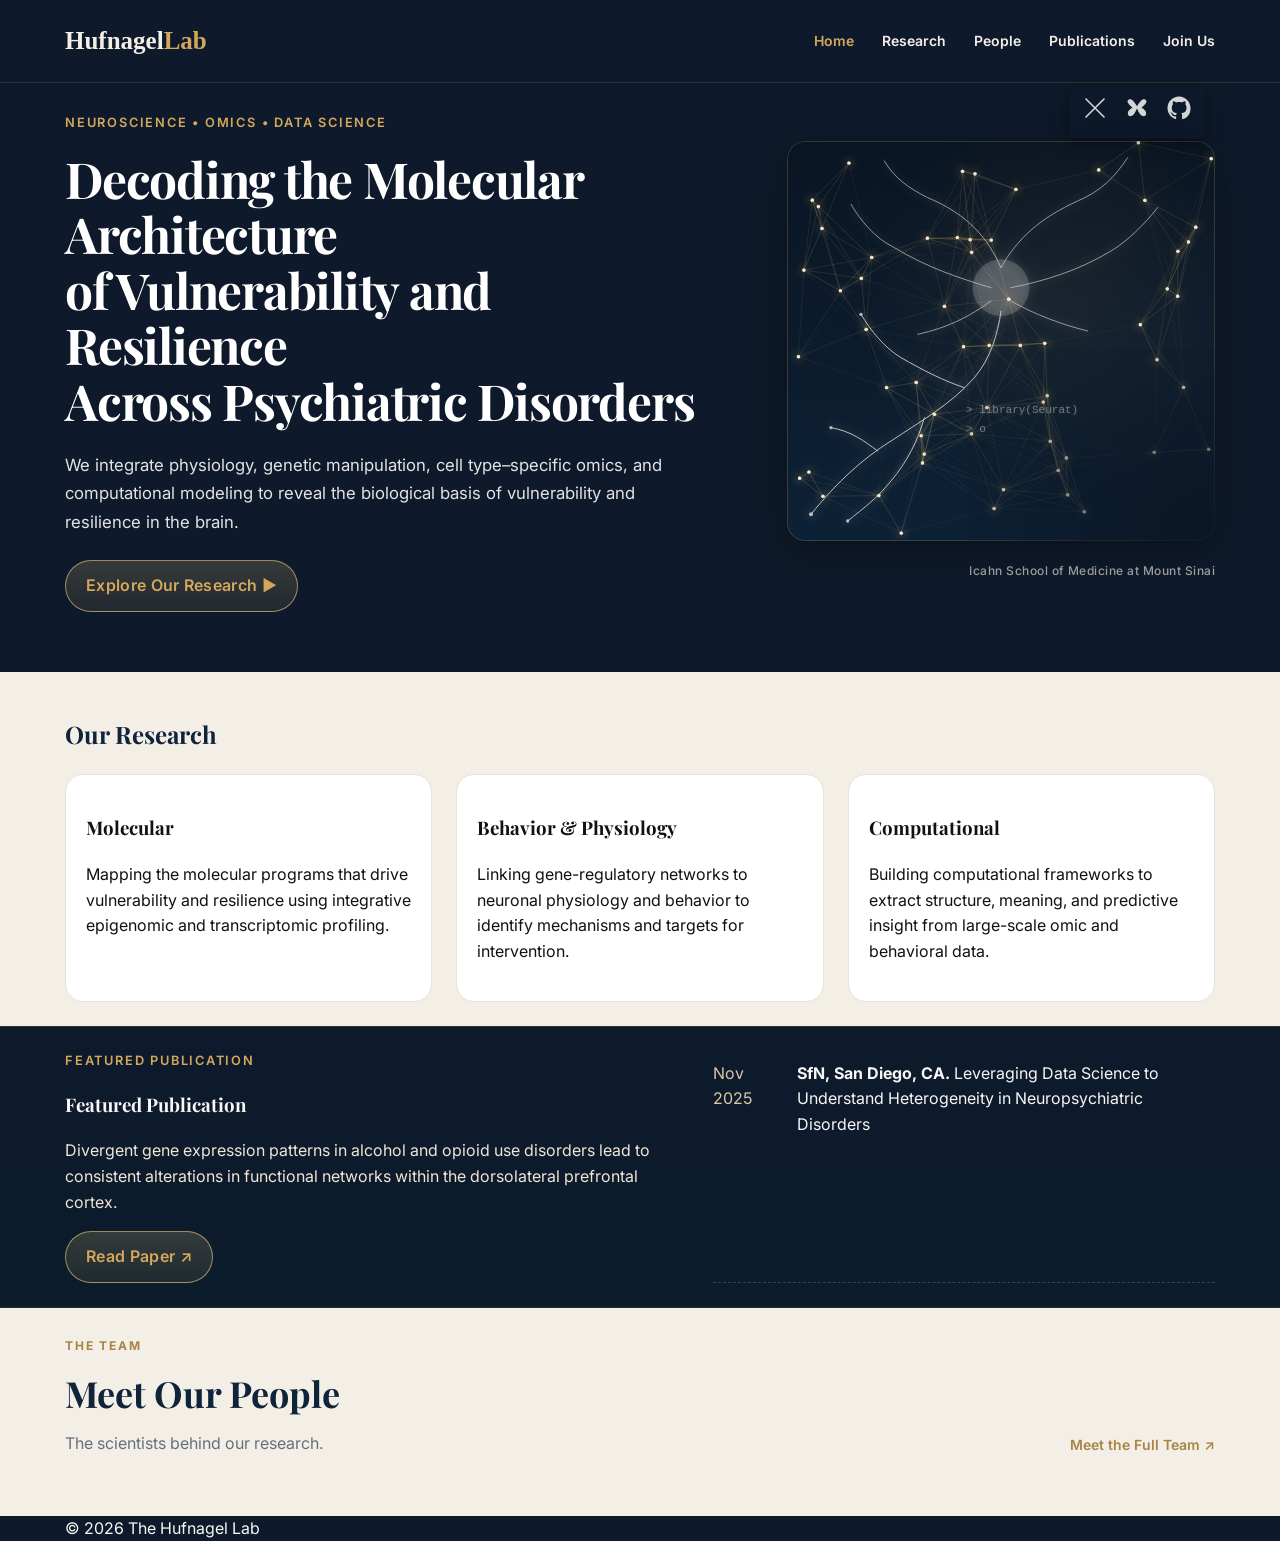
==== index.html @ ece94b53 "Update lab website" ====
<!-- force rebuild 2025-11-24 -->
<!DOCTYPE html>
<html lang="en">
<head>

  <link rel="canonical" href="https://www.hufnagellab.org/">
  <link rel="stylesheet" href="css/shared.css">
  <link rel="stylesheet" href="css/home.css">

 <script type="application/ld+json">
{
  "@context": "https://schema.org",
  "@graph": [
    {
      "@type": "Person",
      "@id": "https://www.hufnagellab.org/#daniel",
      "name": "Daniel Silva Hufnagel",
      "givenName": "Daniel",
      "familyName": "Hufnagel",
      "alternateName": [
        "Daniel da Silva",
        "Daniel Almeida",
        "Daniel Silva",
        "Daniel da Silva e Silva",
        "Daniel daSilva",
        "Daniel DaSilva",
        "Daniel Da Silva",
        "Daniel Silva-e-Silva",
        "Daniel Hufnagel"
      ],
      "honorificSuffix": "PhD",
      "jobTitle": "Assistant Professor of Neuroscience",
      "description": "Daniel Silva Hufnagel (previously known as Daniel da Silva and Daniel da Silva e Silva) is a neuroscientist and Assistant Professor of Neuroscience at the Icahn School of Medicine at Mount Sinai. His research investigates the molecular, epigenetic, and synaptic mechanisms underlying individual vulnerability and resilience in psychiatric disorders, with a particular focus on alcohol use disorder.",
      "url": "https://www.hufnagellab.org/",
      "image": "https://scholars.mssm.edu/files-asset/204587011/0000072500101249200101.jpg?w=320&f=webp",
      "affiliation": {
        "@id": "https://www.hufnagellab.org/#mountsinai"
      },
      "worksFor": {
        "@id": "https://www.hufnagellab.org/#mountsinai"
      },
      "sameAs": [
        "https://scholar.google.com/citations?user=gMpuW-wAAAAJ&hl=pt-BR",
        "https://orcid.org/0000-0003-0033-3270",
        "https://www.ncbi.nlm.nih.gov/myncbi/daniel.silva%20e%20silva.1/bibliography/public/",
        "https://profiles.icahn.mssm.edu/daniel-hufnagel"
      ],
      "subjectOf": {
  "@type": "ProfilePage",
  "url": "https://profiles.icahn.mssm.edu/daniel-almeida-da-silva-e-silva",
  "name": "Daniel Silva Hufnagel — Mount Sinai Faculty Profile",
  "about": {
    "@id": "https://www.hufnagellab.org/#daniel"
  }
}
    },

    {
      "@type": "ResearchOrganization",
      "@id": "https://www.hufnagellab.org/#lab",
      "name": "Hufnagel Lab",
      "description": "The Hufnagel Lab, led by Daniel Silva Hufnagel at the Icahn School of Medicine at Mount Sinai, investigates molecular, epigenetic, and synaptic mechanisms underlying individual vulnerability and resilience in psychiatric disorders.",
      "url": "https://www.hufnagellab.org/",
      "founder": {
        "@id": "https://www.hufnagellab.org/#daniel"
      },
      "parentOrganization": {
        "@id": "https://www.hufnagellab.org/#mountsinai"
      },
      "keywords": [
        "Neuroscience",
        "Epigenomics",
        "Transcriptomics",
        "Single-cell omics",
        "CUT&RUN",
        "Addiction",
        "Alcohol Use Disorder",
        "Computational Biology",
        "Machine Learning"
      ]
    },

    {
      "@type": "Organization",
      "@id": "https://www.hufnagellab.org/#mountsinai",
      "name": "Icahn School of Medicine at Mount Sinai",
      "url": "https://icahn.mssm.edu/",
      "address": {
        "@type": "PostalAddress",
        "addressLocality": "New York",
        "addressRegion": "NY",
        "addressCountry": "US"
      }
    },

    {
      "@type": "WebSite",
      "@id": "https://www.hufnagellab.org/#website",
      "url": "https://www.hufnagellab.org/",
      "name": "Hufnagel Lab",
      "alternateName": "Hufnagel Laboratory",
      "description": "Official website of the Hufnagel Lab, led by neuroscientist Daniel Silva Hufnagel at the Icahn School of Medicine at Mount Sinai.",
      "publisher": {
        "@id": "https://www.hufnagellab.org/#lab"
      }
    },

    {
      "@type": "WebPage",
      "@id": "https://www.hufnagellab.org/#home",
      "url": "https://www.hufnagellab.org/",
      "name": "Hufnagel Lab — Decoding the Molecular Architecture of Vulnerability and Resilience",
      "description": "The Hufnagel Lab at the Icahn School of Medicine at Mount Sinai integrates physiology, genetic manipulation, cell type-specific omics, and computational modeling to reveal the biological basis of vulnerability and resilience in the brain.",
      "isPartOf": {
        "@id": "https://www.hufnagellab.org/#website"
      },
      "about": [
        {
          "@id": "https://www.hufnagellab.org/#lab"
        },
        {
          "@id": "https://www.hufnagellab.org/#daniel"
        }
      ],
      "mainEntity": {
        "@id": "https://www.hufnagellab.org/#lab"
      }
    }
  ]
}
</script>
<meta charset="utf-8"/>
<meta name="viewport" content="width=device-width,initial-scale=1"/>
<title>da Hufnagel lab — Decoding Molecular Signatures in Psychiatric Disorders</title>
<meta name="theme-color" content="#0e1a2b"/>

<link rel="preconnect" href="https://fonts.googleapis.com">
<link rel="preconnect" href="https://fonts.gstatic.com" crossorigin>
<link href="https://fonts.googleapis.com/css2?family=Inter:wght@300;400;600;700&family=Playfair+Display:wght@600;700&display=swap" rel="stylesheet">


</head>

<body>
  <!-- ==========================================
     MAIN NAVIGATION
=========================================== -->

<header class="site-header">
  <div class="container nav">

    <a href="index.html" class="logo">
      Hufnagel<span>Lab</span>
    </a>

    <nav aria-label="Main navigation">
      <a href="index.html" class="active">Home</a>
      <a href="index.html#research">Research</a>
      <a href="people.html">People</a>
      <a href="publications.html">Publications</a>
      <a href="joinus.html">Join Us</a>
    </nav>

  </div>
</header>


<main class="hero">
  <div class="container hero-inner">
    <div>
      <div class="kicker">Neuroscience • Omics • Data Science</div>
      <h1>Decoding the Molecular Architecture<br>of Vulnerability and Resilience<br>Across Psychiatric Disorders</h1>
      <p class="lead">We integrate physiology, genetic manipulation, cell type–specific omics, and computational modeling to reveal the biological basis of vulnerability and resilience in the brain.</p>
      <a class="cta" href="#research">Explore Our Research ▶</a>
    </div>



   

<div class="hero-visual-wrapper">

  <div class="visual" aria-hidden="true">



  <!-- Social icons -->
  <div class="social-icons">
    <a href="https://x.com/neurohufnagel" target="_blank" rel="noopener" aria-label="X">
      <svg xmlns="http://www.w3.org/2000/svg" fill="none" stroke="#f7f7f5" stroke-width="1.6" stroke-linecap="round" stroke-linejoin="round">
        <path d="M3 3l18 18M3 21L21 3"/>
      </svg>
    </a>

    <a href="https://bsky.app/profile/neurodasilva.bsky.social" target="_blank" rel="noopener" aria-label="Bluesky">
      <svg xmlns="http://www.w3.org/2000/svg" viewBox="0 0 256 256" fill="#f7f7f5">
        <path d="M128 109.5c-15.4-24.7-40.3-67.7-66.2-74.7-25.9-7-40 12.5-33 33 7 20.5 36.6 45.9 50.5 55.2C64 135.4 20.5 160 32.7 198.3c7.9 25.4 41.7 19.7 62-3.8 11.6-13.4 23.3-39.2 33.3-61.3 10 22.1 21.7 47.9 33.3 61.3 20.3 23.5 54.1 29.2 62 3.8 12.2-38.3-31.3-62.9-46.6-75.3 13.9-9.3 43.5-34.7 50.5-55.2 7-20.5-7.1-40-33-33-25.9 7-50.8 50-66.2 74.7z"/>
      </svg>
    </a>

    <a href="https://github.com/hufnagellab" target="_blank" rel="noopener" aria-label="GitHub">
      <svg xmlns="http://www.w3.org/2000/svg" viewBox="0 0 24 24" fill="#f7f7f5">
        <path d="M12 .5C5.73.5.5 5.73.5 12c0 5.08 3.29 9.4 7.86 10.94.58.11.79-.25.79-.55 0-.27-.01-1.17-.02-2.12-3.2.7-3.88-1.38-3.88-1.38-.53-1.36-1.29-1.73-1.29-1.73-1.06-.72.08-.71.08-.71 1.18.08 1.8 1.21 1.8 1.21 1.04 1.78 2.73 1.26 3.4.97.11-.76.41-1.26.74-1.55-2.55-.29-5.23-1.28-5.23-5.7 0-1.26.45-2.3 1.19-3.11-.12-.29-.52-1.45.11-3.03 0 0 .97-.31 3.18 1.18.93-.26 1.93-.39 2.92-.39s1.99.13 2.92.39c2.21-1.49 3.18-1.18 3.18-1.18.63 1.58.23 2.74.11 3.03.74.81 1.19 1.85 1.19 3.11 0 4.43-2.69 5.4-5.25 5.68.43.37.81 1.1.81 2.22 0 1.6-.02 2.89-.02 3.28 0 .3.21.66.8.55A10.5 10.5 0 0023.5 12C23.5 5.73 18.27.5 12 .5z"/>
      </svg>
    </a>
  </div>

<canvas id="constellation"></canvas>
<canvas id="code-stream"></canvas>

<svg id="neuron"
     viewBox="0 0 600 600"
     fill="none"
     stroke="#F4EFE6"
     stroke-width="1.2"
     stroke-linecap="round"
     stroke-linejoin="round">

  <!-- CELL BODY -->
  <circle cx="300" cy="220" r="42"
          fill="#F4EFE6"
          opacity=".22"/>

  <!-- DENDRITES -->
  <g opacity=".85">

    <path d="M300 190
             C280 145 250 110 190 85
             C160 70 140 55 125 30"/>

    <path d="M300 190
             C325 145 360 115 415 90
             C450 75 470 55 490 25"/>

    <path d="M285 220
             C235 205 190 190 140 160
             C110 145 90 120 75 95"/>

    <path d="M315 220
             C365 210 415 195 465 165
             C490 150 515 125 535 100"/>

    <path d="M285 240
             C250 265 220 280 175 290"/>

    <path d="M315 240
             C350 260 390 275 430 285"/>

  </g>

  <!-- AXON: LONG CURVED PROJECTION -->
  <g stroke="#F4EFE6"
     stroke-width="1.5"
     opacity=".9">

    <!-- Axon hillock and main axon -->
    <path d="
      M300 255
      C295 290 285 325 260 355
      C225 395 180 420 135 450
      C95 475 55 510 15 560
    "/>

    <!-- Axon collateral 1 -->
    <path d="
      M245 370
      C215 360 185 345 150 325
      C125 310 105 285 90 260
    "/>

    <!-- Axon collateral 2 -->
    <path d="
      M185 415
      C175 450 160 480 135 510
      C115 535 95 550 70 570
    "/>

    <!-- Axon collateral 3 -->
    <path d="
      M115 465
      C95 450 75 435 45 430
    "/>

  </g>

  <!-- AXON TERMINALS -->
  <g fill="#F4EFE6" stroke="none" opacity=".85">

    <circle cx="15" cy="560" r="3"/>
    <circle cx="90" cy="260" r="2.5"/>
    <circle cx="70" cy="570" r="2.5"/>
    <circle cx="45" cy="430" r="2.5"/>

  </g>

</svg>

  </div> <!-- End of .visual (animation) -->

  <!-- Institutional affiliation -->
  <div class="affiliation-block">
    <span>Icahn School of Medicine at Mount Sinai</span>
  </div>

</div> <!-- End of .hero-visual-wrapper -->

</main>


<section id="research" class="light section-pad">
  <div class="container">
    <h2>Our Research</h2>
    <div class="tiles">
      <article class="tile"><h3>Molecular</h3><p>Mapping the molecular programs that drive vulnerability and resilience using integrative epigenomic and transcriptomic profiling.</p></article>
      <article class="tile"><h3>Behavior & Physiology</h3><p>Linking gene-regulatory networks to neuronal physiology and behavior to identify mechanisms and targets for intervention.</p></article>
      <article class="tile"><h3>Computational</h3><p>Building computational frameworks to extract structure, meaning, and predictive insight from large-scale omic and behavioral data.</p></article>
    </div>
  </div>
</section>

<!-- Featured Publication + live News panel -->
<section class="dark-strip section-pad" id="publications">
  <div class="container grid-2">
    <div>
      <div class="kicker">Featured Publication</div>
      <h3 id="feat-title">Featured Publication</h3>
      <div id="feat-meta" style="color:#e6d8bf"></div>
      <p style="color:#efe6d6">Divergent gene expression patterns in alcohol and opioid use disorders lead to consistent alterations in functional networks within the dorsolateral prefrontal cortex.</p>
      <a id="feat-link" class="cta" href="https://www.nature.com/articles/s41398-024-03143-z">Read Paper ↗</a>
    </div>
    <div id="news" class="news" aria-live="polite" aria-busy="false"></div>
  </div>
</section>

<section id="people" class="light section-pad">
  <div class="container">

    <div class="people-heading">
      <div>
        <span class="people-kicker">THE TEAM</span>
        <h2>Meet Our People</h2>
        <p>The scientists behind our research.</p>
      </div>

      <a href="people.html" class="people-all-link">
        Meet the Full Team ↗
      </a>
    </div>

    <!-- Cards generated automatically from JSON -->
    <div id="people-grid" class="people-grid"></div>

  </div>
</section>

<footer>
  <div class="container">© <span id="y"></span> The Hufnagel Lab</div>
</footer>

<script>
// Footer year
document.getElementById('y').textContent = new Date().getFullYear();

/* ===== Constellation animation (original) ===== */
(function(){
  const c=document.getElementById('constellation'); const x=c.getContext('2d');
  let w,h,p=[]; const N=60;
  function R(){
    w=c.clientWidth; h=c.clientHeight; c.width=w; c.height=h;
    p=Array.from({length:N},()=>({
      x:Math.random()*w, y:Math.random()*h,
      vx:(Math.random()-.5)*.35, vy:(Math.random()-.5)*.35
    }));
  }
  function S(){
    x.clearRect(0,0,w,h);
    const m=120;
    p.forEach(a=>{
      a.x+=a.vx; a.y+=a.vy;
      if(a.x<0||a.x>w) a.vx*=-1;
      if(a.y<0||a.y>h) a.vy*=-1;
      // Soft golden glow
x.save();

x.shadowBlur = 12;
x.shadowColor = 'rgba(241,204,125,0.8)';

// Bright star center
x.beginPath();
x.arc(a.x, a.y, 1.6, 0, Math.PI * 2);
x.fillStyle = 'rgba(244,239,230,0.95)';
x.fill();

x.restore();
      // Outer diffuse glow
x.save();

x.shadowBlur = 20;
x.shadowColor = 'rgba(241,204,125,0.35)';

x.beginPath();
x.arc(a.x, a.y, 2.2, 0, Math.PI * 2);
x.fillStyle = 'rgba(241,204,125,0.15)';
x.fill();

// Inner glow
x.shadowBlur = 8;
x.shadowColor = 'rgba(241,204,125,0.9)';

x.beginPath();
x.arc(a.x, a.y, 1.6, 0, Math.PI * 2);
x.fillStyle = 'rgba(244,239,230,0.95)';
x.fill();

x.restore();
    });
    x.strokeStyle='rgba(241,204,125,.24)';
    for(let i=0;i<N;i++) for(let j=i+1;j<N;j++){
      const dx=p[i].x-p[j].x, dy=p[i].y-p[j].y, d=Math.hypot(dx,dy);
      if(d<m){ x.globalAlpha=1-(d/m); x.beginPath(); x.moveTo(p[i].x,p[i].y); x.lineTo(p[j].x,p[j].y); x.stroke(); }
    }
    x.globalAlpha=1; requestAnimationFrame(S);
  }
  R(); S(); addEventListener('resize',R);
})();

/* ===== Dynamic data loader (publications, news, people) ===== */
(async function(){
  function initials(name){return (String(name||'').trim().split(/\s+/).map(w=>w[0]?.toUpperCase()||'').filter(Boolean).slice(0,2).join(''))||'NL'}
  function avatarSVG(text,size,bg='#0e1a2b',fg='#f1e9d7'){
    const f=Math.floor(size*0.38);
    const s=`<svg xmlns='http://www.w3.org/2000/svg' width='${size}' height='${size}'>
      <rect width='100%' height='100%' rx='14' fill='${bg}'/>
      <text x='50%' y='58%' text-anchor='middle' font-family='Inter, Arial' font-size='${f}' fill='${fg}' font-weight='700'>${text}</text>
    </svg>`;
    return 'data:image/svg+xml;utf8,'+encodeURIComponent(s);
  }
  function avatarSrc(p,size){return (p&&p.photo&&p.photo.trim()!=='')?p.photo:avatarSVG(initials(p&&p.name),size||88)}

  // Load JSON, fall back to placeholders if missing
  let data;
  try{
    const r=await fetch('lab_data.json',{cache:'no-store'});
    data=r.ok? await r.json(): {news:[],publications:[],people:[]};
  }catch(_){ data={news:[],publications:[],people:[]}; }

  // Featured publication
  if(Array.isArray(data.publications) && data.publications.length){
    const t=data.publications[0];
    document.getElementById('feat-title').textContent=t.title||'Featured Publication';
    document.getElementById('feat-meta').textContent=[t.authors,t.journal,t.year].filter(Boolean).join(' — ');
    if(t.link) document.getElementById('feat-link').href=t.link;
  }

  // News (with graceful fallback)
  const newsEl=document.getElementById('news');
  if(newsEl){
    newsEl.innerHTML='';
    const items=(Array.isArray(data.news)&&data.news.length)? data.news.sort((a,b)=>a.date<b.date?1:-1).slice(0,6)
      : [{date:'Nov 2025',title:'<b>SfN, San Diego, CA.</b> Leveraging Data Science to Understand Heterogeneity in Neuropsychiatric Disorders'},
         ];
    items.forEach(n=>{
      const row=document.createElement('div'); row.className='news-item';
      row.innerHTML=`<span class='news-date'>${n.date||''}</span>
                     <span>${n.link?`<a href='${n.link}'>${n.title}</a>`: (n.title||'')}</span>`;
      newsEl.appendChild(row);
    });
  }

// ==========================================
// PEOPLE CARDS — FROM lab_data.json
// ==========================================

const grid = document.getElementById('people-grid');

if (grid) {

  grid.innerHTML = '';

  const people = Array.isArray(data.people)
    ? data.people
    : [];

  const currentMembers = people
    .filter(p => {
      const active = String(p.active ?? 'true')
        .trim()
        .toLowerCase();

      const group = String(p.group || '')
        .trim()
        .toLowerCase();

      return !['false', 'no', '0'].includes(active)
        && group !== 'alumni';
    })
    .sort((a, b) =>
      (Number(a.order) || 999) -
      (Number(b.order) || 999)
    );

  currentMembers.forEach(person => {

    const card = document.createElement('article');
    card.className = 'home-person-card';

    // Photo or generated initials
    const photo = document.createElement('img');
    photo.className = 'home-person-photo';
    photo.src = avatarSrc(person, 320);
    photo.alt = person.name || '';

    // Content
    const content = document.createElement('div');
    content.className = 'home-person-content';

    const role = document.createElement('div');
    role.className = 'home-person-role';
    role.textContent = person.role || '';

    const name = document.createElement('h3');
    name.className = 'home-person-name';
    name.textContent = person.name || '';

    const bio = document.createElement('p');
    bio.className = 'home-person-bio';
    bio.textContent =
      person.short_bio || person.bio || '';

    const link = document.createElement('a');
    link.className = 'home-person-link';

// All profiles are displayed on people.html
link.href = 'people.html';
link.textContent = 'Meet the Team ↗';

    content.append(role, name, bio, link);
    card.append(photo, content);
    grid.appendChild(card);

  });

}

// Close the asynchronous data-loading function
})();
</script>
<script>
(function () {

    const canvas = document.getElementById('code-stream');
    if (!canvas) return;

    const ctx = canvas.getContext('2d');

    // Realistic R analysis sequences
    const analyses = [

        [
            '> library(Seurat)',
            '> obj <- NormalizeData(obj)',
            '> obj <- FindVariableFeatures(obj)',
            '> obj <- RunPCA(obj)',
            '> obj <- RunUMAP(obj, dims=1:30)',
            '> DimPlot(obj, group.by="celltype")'
        ],

        [
            '> library(DESeq2)',
            '> dds <- DESeq(dds)',
            '> res <- results(dds)',
            '> res <- res[order(res$padj),]',
            '> sum(res$padj < 0.05)',
            '[1] 138'
        ],

        [
            '> library(ggplot2)',
            '> ggplot(df, aes(x, y)) +',
            '+ geom_point(alpha=0.5) +',
            '+ geom_smooth(method="lm")',
            '> cor.test(df$x, df$y)',
            'p-value < 0.001'
        ],

        [
            '> library(SingleCellExperiment)',
            '> sce <- logNormCounts(sce)',
            '> sce <- runPCA(sce)',
            '> sce <- runUMAP(sce)',
            '> plotReducedDim(sce, "UMAP")'
        ]

    ];

    let W = 0;
    let H = 0;

    let analysisIndex = 0;
    let lineIndex = 0;
    let charIndex = 0;

    let phase = 'typing';
    let phaseStart = 0;
    let lastCharTime = 0;

    let opacity = 1;

    const FONT_SIZE = 11;
    const LINE_HEIGHT = 19;

    const X = 0;
    const Y = 0;

    // Milliseconds per character
    const TYPE_SPEED = 55;

    // Time to display completed code
    const HOLD_TIME = 2600;

    // Fade duration
    const FADE_TIME = 1500;

    const RIGHT_MARGIN = 18;
const BOTTOM_MARGIN = 22;

function getCodePosition() {
    const lines = analyses[analysisIndex];

    ctx.font = `${FONT_SIZE}px monospace`;

    const maxWidth = Math.max(
        ...lines.map(line => ctx.measureText(line).width)
    );

    return {
        x: Math.max(12, W - maxWidth - RIGHT_MARGIN),
        y: Math.max(12, H - lines.length * LINE_HEIGHT - BOTTOM_MARGIN)
    };
}

    function resize() {

        const rect = canvas.getBoundingClientRect();

        W = rect.width;
        H = rect.height;

        const dpr = window.devicePixelRatio || 1;

        canvas.width = Math.round(W * dpr);
        canvas.height = Math.round(H * dpr);

        ctx.setTransform(dpr, 0, 0, dpr, 0, 0);
    }

    function reset(time) {

        analysisIndex = (analysisIndex + 1) % analyses.length;

        lineIndex = 0;
        charIndex = 0;

        opacity = 1;

        phase = 'typing';
        lastCharTime = time;
    }

    function animate(time) {

        ctx.clearRect(0, 0, W, H);

        const lines = analyses[analysisIndex];

        // -----------------------------
        // TYPING
        // -----------------------------

        if (phase === 'typing') {

            if (time - lastCharTime >= TYPE_SPEED) {

                charIndex++;

                lastCharTime = time;

                if (charIndex > lines[lineIndex].length) {

                    lineIndex++;
                    charIndex = 0;

                    if (lineIndex >= lines.length) {

                        phase = 'holding';
                        phaseStart = time;
                    }
                }
            }
        }

        // -----------------------------
        // HOLD
        // -----------------------------

        else if (phase === 'holding') {

            if (time - phaseStart > HOLD_TIME) {

                phase = 'fading';
                phaseStart = time;
            }
        }

        // -----------------------------
        // FADE
        // -----------------------------

        else if (phase === 'fading') {

            opacity = Math.max(
                0,
                1 - (time - phaseStart) / FADE_TIME
            );

            if (opacity <= 0) {
                reset(time);
            }
        }

        // -----------------------------
        // DRAW CODE
        // -----------------------------
const { x: codeX, y: codeY } = getCodePosition();
        ctx.font = `${FONT_SIZE}px monospace`;
        ctx.textBaseline = 'top';

ctx.fillStyle =
    `rgba(244,239,230,${0.65 * opacity})`;

        const visibleLines =
            phase === 'typing'
                ? lineIndex + 1
                : lines.length;

                ctx.shadowColor = 'rgba(244,239,230,0.35)';
ctx.shadowBlur = 4;

        for (let i = 0; i < visibleLines; i++) {

            if (i >= lines.length) break;

            const text =
                phase === 'typing' && i === lineIndex
                    ? lines[i].slice(0, charIndex)
                    : lines[i];

ctx.fillText(
    text,
    codeX,
    codeY + i * LINE_HEIGHT
);
        }

        ctx.shadowBlur = 0;

        // -----------------------------
// SINGLE BLINKING CURSOR
// -----------------------------

if (phase === 'typing' && lineIndex < lines.length) {

    const currentText =
        lines[lineIndex].slice(0, charIndex);

    const cursorX =
        codeX + ctx.measureText(currentText).width + 3;

    const cursorY =
        codeY + lineIndex * LINE_HEIGHT;

    if (Math.floor(time / 500) % 2 === 0) {

        ctx.fillStyle =
            `rgba(244,239,230,${0.8 * opacity})`;

        ctx.fillRect(
            cursorX,
            cursorY,
            1.5,
            FONT_SIZE
        );
    }
}

        requestAnimationFrame(animate);
    }

    window.addEventListener('resize', resize);

    resize();
    requestAnimationFrame(animate);

})();
</script>
</body>
</html>
---- css/shared.css ----
/* =====================================================
   HUFNAGEL LAB — SHARED STYLES
===================================================== */

:root {
  --navy: #0e1a2b;
  --navy-2: #0a1523;
  --gold: #d3a85a;
  --cream: #f4efe6;
  --ink: #0f243a;

  --text: #1b2838;
  --muted: #65707c;
  --border: #e7e1d6;
  --white: #ffffff;
}

* {
  box-sizing: border-box;
}

body {
  margin: 0;
  background: var(--navy);
  color: #f7f7f5;
  font-family: Inter, system-ui, -apple-system,
               Segoe UI, Roboto, Helvetica, Arial;
  line-height: 1.6;
}

/* Shared container */

.container {
  width: min(1150px, 92vw);
  margin: 0 auto;
}

/* =====================================================
   NAVIGATION
===================================================== */

#site-header {
  position: sticky;
  top: 0;
  z-index: 1000;
}

.site-header {
  background: var(--navy);
  color: var(--white);
  border-bottom: 1px solid rgba(211,168,90,.18);
}

.site-header .nav {
  display: flex;
  justify-content: space-between;
  align-items: center;
  min-height: 82px;
  gap: 24px;
}

.site-header .logo {
  font-family: Georgia, serif;
  font-size: 25px;
  font-weight: 700;
  text-decoration: none;
  color: var(--cream);
}

.site-header .logo span {
  color: var(--gold);
}

.site-header nav {
  display: flex;
  flex-wrap: wrap;
  gap: 28px;
}

.site-header nav a {
  color: var(--cream);
  text-decoration: none;
  font-size: 14px;
  font-weight: 600;
  transition: color .2s;
}

.site-header nav a:hover,
.site-header nav a.active {
  color: var(--gold);
}

/* =====================================================
   TYPOGRAPHY
===================================================== */

h1,
h2,
h3 {
  font-family: "Playfair Display", Georgia, serif;
}

h2 {
  color: var(--ink);
}

/* =====================================================
   SHARED BUTTON
===================================================== */

.cta {
  display: inline-flex;
  align-items: center;
  gap: 10px;
  padding: 12px 20px;
  border-radius: 999px;

  border: 1px solid rgba(241,204,125,.6);

  background: linear-gradient(
    180deg,
    rgba(241,204,125,.18),
    rgba(211,168,90,.1)
  );

  color: var(--gold);
  font-weight: 600;
  text-decoration: none;
  letter-spacing: .02em;
  transition: all .25s ease;
}

.cta:hover {
  background: rgba(241,204,125,.22);
  box-shadow: 0 0 12px rgba(241,204,125,.35);
  color: #fff;
  transform: translateY(-1px);
}

/* =====================================================
   FOOTER
===================================================== */

.site-footer {
  background: var(--navy-2);
  color: #ddd6c5;
  padding: 35px 0;
  font-size: 13px;
}

.site-footer .footer-inner {
  display: flex;
  justify-content: space-between;
  flex-wrap: wrap;
  gap: 15px;
}

/* =====================================================
   RESPONSIVE
===================================================== */

@media (max-width: 650px) {

  .site-header .nav {
    flex-direction: column;
    padding: 20px 0;
  }

  .site-header nav {
    justify-content: center;
    gap: 16px;
  }

}
---- css/home.css ----
/* =====================================================
   HUFNAGEL LAB — HOMEPAGE
   ===================================================== */


/* =====================================================
   1. HERO
   ===================================================== */

.hero {
  position: relative;
}

.hero::before {
  content: "";
  position: absolute;
  inset: 0;
  background: linear-gradient(
    100deg,
    rgba(14, 26, 43, 0.94) 40%,
    transparent 100%
  );
  z-index: 0;
}

.hero-inner {
  display: grid;
  grid-template-columns: 1.2fr 0.8fr;
  gap: clamp(40px, 8vw, 80px);
  align-items: center;
  padding: 30px 0 60px;
}

.hero-inner > div:first-child {
  position: relative;
  z-index: 1;
}

.kicker {
  color: var(--gold);
  text-transform: uppercase;
  letter-spacing: 0.14em;
  font-size: 0.8rem;
  font-weight: 600;
}

.hero h1 {
  font-family: "Playfair Display", Georgia, serif;
  font-weight: 700;
  line-height: 1.12;
  letter-spacing: -0.025em;
  margin: 0.35em 0 0.45em;
  font-size: clamp(2.2rem, 4.2vw, 3.1rem);
  max-width: 24ch;
  color: #fff;
}

.lead {
  max-width: 60ch;
  font-size: 1.05rem;
  line-height: 1.7;
  color: rgba(255, 255, 255, 0.88);
  margin-bottom: 1.4em;
}


/* =====================================================
   2. HERO VISUAL WRAPPER
   ===================================================== */

.hero-visual-wrapper {
  display: flex;
  flex-direction: column;
  width: 100%;
  min-width: 0;
  position: relative;
  z-index: 1;
}


/* =====================================================
   3. ANIMATION CONTAINER
   ===================================================== */

.visual {
  position: relative;
  isolation: isolate;

  width: 100%;
  height: 400px;

  border-radius: 18px;

  background:
    radial-gradient(
      circle at 65% 40%,
      rgba(211, 168, 90, 0.07),
      transparent 55%
    ),
    linear-gradient(
      180deg,
      var(--navy-2),
      #0d2136
    );

  box-shadow:
    inset 0 0 0 1px rgba(241, 204, 125, 0.18),
    0 10px 40px rgba(0, 0, 0, 0.35);

  /*
   * Keep overflow visible so the social icons
   * can sit above the animation box.
   */
  overflow: visible;
}


/* =====================================================
   4. CONSTELLATION ANIMATION
   ===================================================== */

#constellation {
  position: absolute;

  top: 0;
  left: 0;

  width: 100%;
  height: 100%;

  display: block;

  border-radius: inherit;

  z-index: 0;

  pointer-events: none;
}


/* =====================================================
   5. GRADIENT BEHIND R CODE
   ===================================================== */

.visual::after {
  content: "";

  position: absolute;

  right: 0;
  bottom: 0;

  width: 58%;
  height: 48%;

  background: radial-gradient(
    ellipse at bottom right,
    rgba(10, 21, 35, 0.88) 0%,
    rgba(10, 21, 35, 0.55) 35%,
    rgba(10, 21, 35, 0.20) 65%,
    transparent 100%
  );

  border-bottom-right-radius: 18px;

  pointer-events: none;

  z-index: 1;
}


/* =====================================================
   6. R CODE ANIMATION
   ===================================================== */

#code-stream {
  position: absolute;

  inset: 0;

  width: 100%;
  height: 100%;

  display: block;

  pointer-events: none;

  z-index: 2;

  opacity: 0.65;
}


/* =====================================================
   7. NEURON ILLUSTRATION
   ===================================================== */

#neuron {
  position: absolute;

  top: 0;
  left: 0;

  width: 100%;
  height: 100%;

  display: block;

  opacity: 0.85;

  pointer-events: none;

  z-index: 3;

  filter:
    drop-shadow(0 0 5px rgba(244, 239, 230, 0.55))
    drop-shadow(0 0 12px rgba(244, 239, 230, 0.25));
}


/* =====================================================
   8. SOCIAL ICONS
   ===================================================== */

.social-icons {
  position: absolute;

  top: -55px;
  right: 10px;

  display: flex;
  align-items: center;
  gap: 18px;

  z-index: 5;

  background: rgba(14, 26, 43, 0.55);

  backdrop-filter: blur(8px);

  padding: 10px 14px;

  box-shadow: 0 4px 16px rgba(0, 0, 0, 0.4);
}

.social-icons svg {
  width: 24px;
  height: 24px;

  opacity: 0.85;

  transition:
    opacity 0.25s ease,
    transform 0.25s ease,
    filter 0.25s ease;
}

.social-icons svg:hover {
  opacity: 1;

  transform: scale(1.15);

  filter: drop-shadow(
    0 0 6px rgba(241, 204, 125, 0.8)
  );
}


/* =====================================================
   9. INSTITUTIONAL AFFILIATION
   ===================================================== */

.affiliation-block {
  display: block;

  position: static;

  width: 100%;

  margin-top: 16px;
  padding: 0;

  background: transparent;
  border: none;
  box-shadow: none;

  text-align: right;
}

.affiliation-block span {
  font-family: "Inter", sans-serif;

  font-size: 12px;
  font-weight: 500;

  line-height: 1.5;
  letter-spacing: 0.04em;

  color: rgba(244, 239, 230, 0.65);
}


/* =====================================================
   10. HOMEPAGE SECTIONS
   ===================================================== */

section.light {
  background: var(--cream);
  color: #111;
}

.section-pad {
  padding: 24px 0;
}

.tiles {
  display: grid;

  grid-template-columns: repeat(3, minmax(0, 1fr));

  gap: 24px;
}

.tile {
  background: #fff;

  border: 1px solid #e7e2d8;
  border-radius: 18px;

  padding: 20px;
}


/* =====================================================
   11. DARK STRIP — PUBLICATIONS AND NEWS
   ===================================================== */

.dark-strip {
  background: linear-gradient(
    180deg,
    #0e1a2b,
    #0b1c2d
  );

  border-top: 1px solid rgba(211, 168, 90, 0.18);
  border-bottom: 1px solid rgba(211, 168, 90, 0.14);
}

.grid-2 {
  display: grid;

  grid-template-columns: 1.1fr 0.9fr;

  gap: 34px;
}


/* =====================================================
   12. NEWS
   ===================================================== */

.news {
  display: grid;
  gap: 14px;
}

.news-item {
  display: grid;

  grid-template-columns: auto 1fr;

  gap: 12px;

  padding: 10px 0;

  border-bottom: 1px dashed rgba(241, 204, 125, 0.22);
}

.news-date {
  width: 7.2ch;
  color: #d9c8a7;
}


/* =====================================================
   13. HOMEPAGE PEOPLE SECTION
   ===================================================== */

.people-heading {
  display: flex;

  justify-content: space-between;
  align-items: flex-end;

  gap: 24px;

  margin-bottom: 35px;
}

.people-kicker {
  color: #a88443;

  font-size: 12px;
  font-weight: 700;

  letter-spacing: 0.15em;
}

.people-heading h2 {
  font-size: 36px;
  margin: 8px 0;
}

.people-heading p {
  color: #65707c;
  margin: 0;
}

.people-all-link {
  color: #a88443;

  text-decoration: none;

  font-size: 14px;
  font-weight: 600;

  white-space: nowrap;
}

.people-all-link:hover {
  color: var(--navy);
}


/* =====================================================
   14. PEOPLE GRID
   ===================================================== */

.people-grid {
  display: grid;

  grid-template-columns: repeat(3, minmax(0, 1fr));

  gap: 26px;

  align-items: start;
}


/* =====================================================
   15. PEOPLE CARDS
   ===================================================== */

.home-person-card {
  background: #fff;

  border: 1px solid #e7e1d6;
  border-radius: 16px;

  overflow: hidden;

  transition:
    transform 0.25s ease,
    box-shadow 0.25s ease;
}

.home-person-card:hover {
  transform: translateY(-5px);

  box-shadow: 0 15px 35px rgba(14, 26, 43, 0.10);
}

.home-person-photo {
  display: block;

  width: 100%;
  aspect-ratio: 4 / 3;

  object-fit: cover;

  background: var(--navy);
}

.home-person-content {
  padding: 24px;
}

.home-person-role {
  color: #a88443;

  font-size: 12px;
  font-weight: 700;

  letter-spacing: 0.06em;

  text-transform: uppercase;
}

.home-person-name {
  font-family: "Playfair Display", Georgia, serif;

  font-size: 23px;

  color: var(--navy);

  margin: 10px 0;
}

.home-person-bio {
  color: #65707c;

  font-size: 14px;
  line-height: 1.7;

  margin-bottom: 20px;
}

.home-person-link {
  color: #a88443;

  text-decoration: none;

  font-size: 13px;
  font-weight: 700;
}

.home-person-link:hover {
  color: var(--navy);
}


/* =====================================================
   16. RESPONSIVE
   ===================================================== */

@media (max-width: 900px) {

  .people-grid {
    grid-template-columns: repeat(2, minmax(0, 1fr));
  }

  .tiles {
    grid-template-columns: repeat(2, minmax(0, 1fr));
  }

}


@media (max-width: 820px) {

  .hero-inner {
    grid-template-columns: 1fr;
    text-align: center;
  }

  .hero h1 {
    max-width: 18ch;
    margin-left: auto;
    margin-right: auto;
  }

  .lead {
    margin-left: auto;
    margin-right: auto;
  }

  .visual {
    height: 320px;
    margin-bottom: 30px;
  }

  .grid-2 {
    grid-template-columns: 1fr;
  }

  .affiliation-block {
    text-align: center;
  }

}


@media (max-width: 600px) {

  .people-grid {
    grid-template-columns: 1fr;
  }

  .tiles {
    grid-template-columns: 1fr;
  }

  .people-heading {
    flex-direction: column;
    align-items: flex-start;
  }

  .people-heading h2 {
    font-size: 30px;
  }

  .hero-inner {
    gap: 25px;
  }

  .visual {
    height: 300px;
  }

  .social-icons {
    top: -45px;
    right: 5px;

    gap: 12px;

    padding: 8px 10px;
  }

  .social-icons svg {
    width: 20px;
    height: 20px;
  }

}
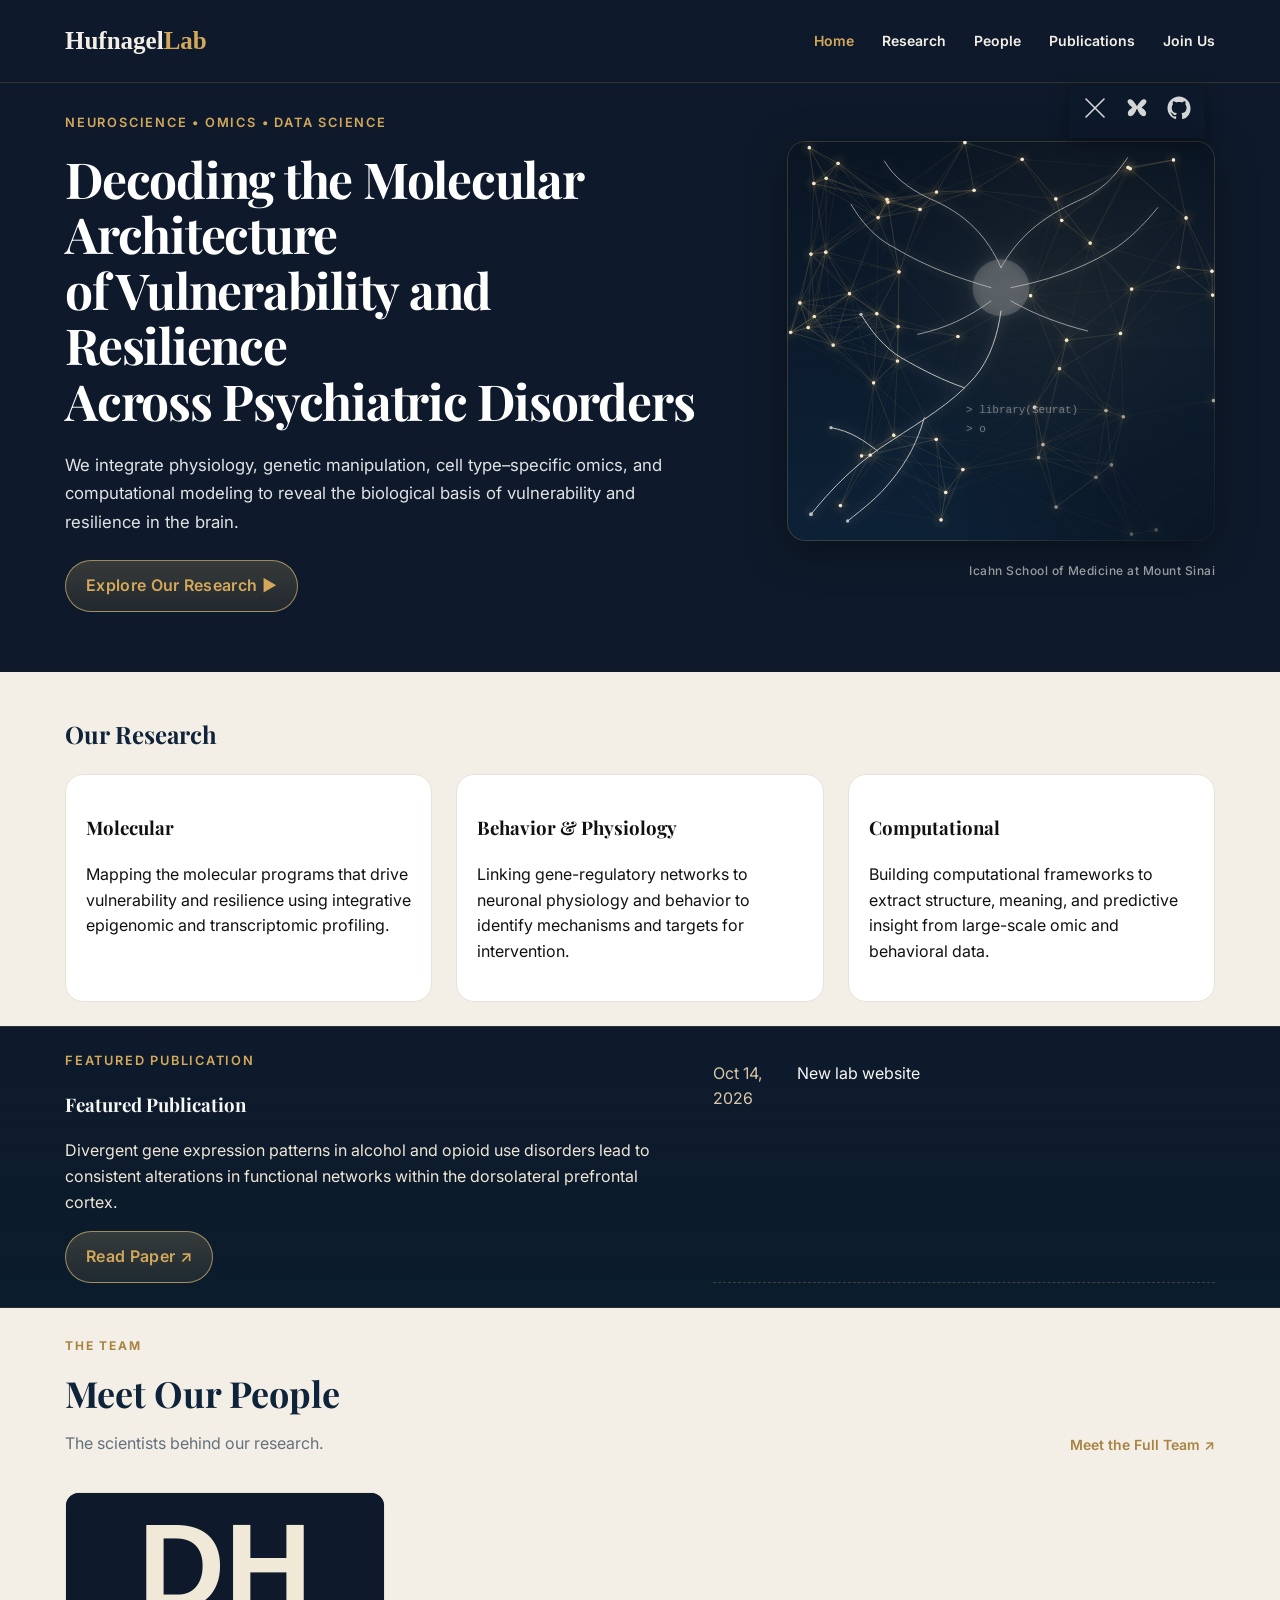
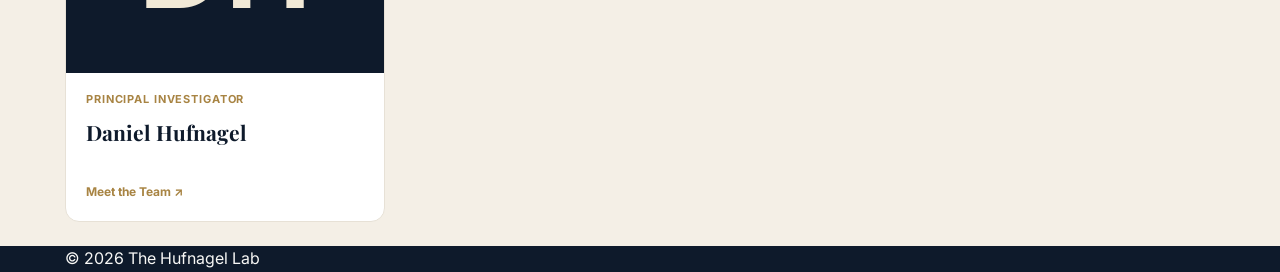
==== commit f828f857: "updated json" ====
--- a/index.html
+++ b/index.html
@@ -452,20 +452,72 @@
     if(t.link) document.getElementById('feat-link').href=t.link;
   }
 
-  // News (with graceful fallback)
-  const newsEl=document.getElementById('news');
-  if(newsEl){
-    newsEl.innerHTML='';
-    const items=(Array.isArray(data.news)&&data.news.length)? data.news.sort((a,b)=>a.date<b.date?1:-1).slice(0,6)
-      : [{date:'Nov 2025',title:'<b>SfN, San Diego, CA.</b> Leveraging Data Science to Understand Heterogeneity in Neuropsychiatric Disorders'},
-         ];
-    items.forEach(n=>{
-      const row=document.createElement('div'); row.className='news-item';
-      row.innerHTML=`<span class='news-date'>${n.date||''}</span>
-                     <span>${n.link?`<a href='${n.link}'>${n.title}</a>`: (n.title||'')}</span>`;
-      newsEl.appendChild(row);
-    });
+ // ==========================================
+// NEWS — FROM GOOGLE SHEETS
+// ==========================================
+
+const newsEl = document.getElementById('news');
+
+function formatNewsDate(value) {
+
+  if (!value) return '';
+
+  const date = new Date(value);
+
+  if (isNaN(date.getTime())) {
+    return String(value);
   }
+
+  return date.toLocaleDateString('en-US', {
+    month: 'short',
+    day: 'numeric',
+    year: 'numeric',
+    timeZone: 'UTC'
+  });
+}
+
+if (newsEl) {
+
+  newsEl.innerHTML = '';
+
+  const items = Array.isArray(data.news)
+    ? [...data.news]
+        .sort((a, b) =>
+          new Date(b.date) - new Date(a.date)
+        )
+        .slice(0, 6)
+    : [];
+
+  items.forEach(n => {
+
+    const row = document.createElement('div');
+    row.className = 'news-item';
+
+    const date = document.createElement('span');
+    date.className = 'news-date';
+    date.textContent = formatNewsDate(n.date);
+
+    const title = document.createElement('span');
+
+    if (n.link) {
+
+      const link = document.createElement('a');
+      link.href = n.link;
+      link.textContent = n.title || '';
+      title.appendChild(link);
+
+    } else {
+
+      title.textContent = n.title || '';
+
+    }
+
+    row.append(date, title);
+    newsEl.appendChild(row);
+
+  });
+
+}
 
 // ==========================================
 // PEOPLE CARDS — FROM lab_data.json
--- a/css/home.css
+++ b/css/home.css
@@ -439,25 +439,24 @@
 .people-grid {
   display: grid;
 
-  grid-template-columns: repeat(3, minmax(0, 1fr));
-
-  gap: 26px;
+  grid-template-columns: repeat(3, minmax(0, 320px));
+
+  gap: 24px;
 
   align-items: start;
 }
 
 
 /* =====================================================
-   15. PEOPLE CARDS
+   15. PEOPLE CARDS — COMPACT DESIGN
    ===================================================== */
 
 .home-person-card {
   background: #fff;
-
   border: 1px solid #e7e1d6;
-  border-radius: 16px;
-
+  border-radius: 14px;
   overflow: hidden;
+  max-width: 320px;
 
   transition:
     transform 0.25s ease,
@@ -465,62 +464,53 @@
 }
 
 .home-person-card:hover {
-  transform: translateY(-5px);
-
-  box-shadow: 0 15px 35px rgba(14, 26, 43, 0.10);
+  transform: translateY(-4px);
+  box-shadow: 0 12px 28px rgba(14, 26, 43, 0.10);
 }
 
 .home-person-photo {
   display: block;
-
   width: 100%;
-  aspect-ratio: 4 / 3;
-
+  height: 180px;
   object-fit: cover;
-
   background: var(--navy);
 }
 
 .home-person-content {
-  padding: 24px;
+  padding: 18px 20px;
 }
 
 .home-person-role {
   color: #a88443;
-
-  font-size: 12px;
+  font-size: 11px;
   font-weight: 700;
-
-  letter-spacing: 0.06em;
-
+  letter-spacing: 0.08em;
   text-transform: uppercase;
 }
 
 .home-person-name {
   font-family: "Playfair Display", Georgia, serif;
-
-  font-size: 23px;
-
+  font-size: 21px;
   color: var(--navy);
-
-  margin: 10px 0;
+  margin: 8px 0 12px;
 }
 
 .home-person-bio {
   color: #65707c;
-
-  font-size: 14px;
-  line-height: 1.7;
-
-  margin-bottom: 20px;
+  font-size: 13px;
+  line-height: 1.6;
+  margin: 0 0 16px;
+
+  display: -webkit-box;
+  -webkit-box-orient: vertical;
+  -webkit-line-clamp: 3;
+  overflow: hidden;
 }
 
 .home-person-link {
   color: #a88443;
-
   text-decoration: none;
-
-  font-size: 13px;
+  font-size: 12px;
   font-weight: 700;
 }
 
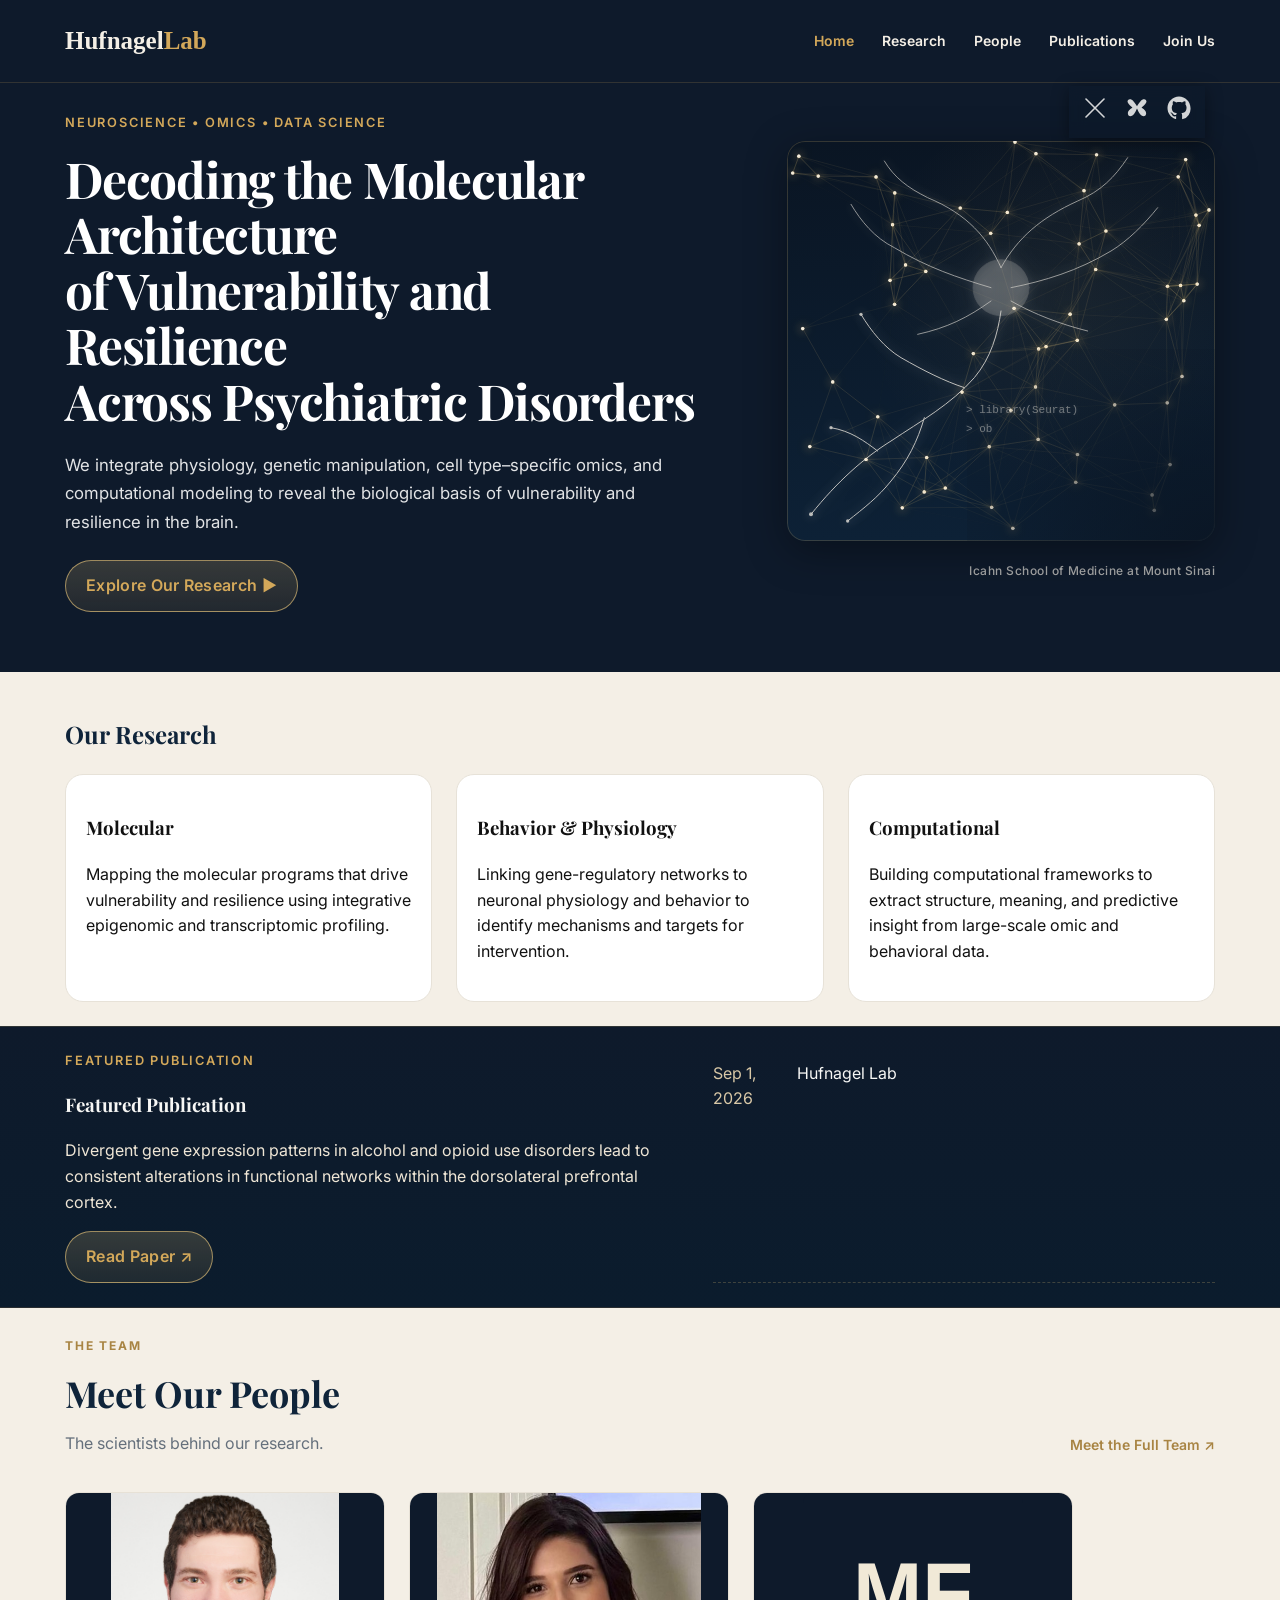
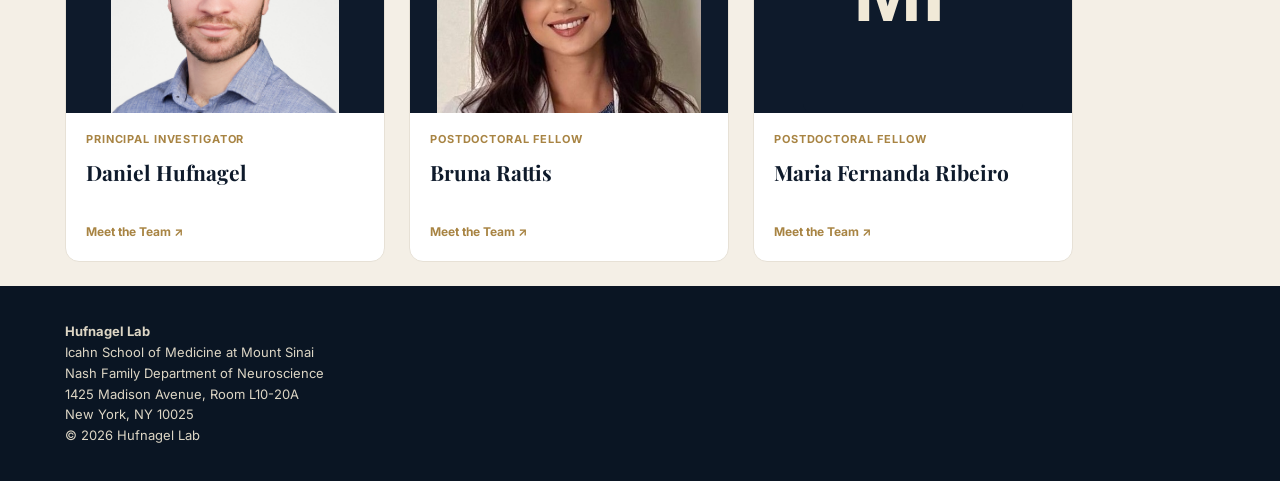
==== commit b6816508: "footer" ====
--- a/index.html
+++ b/index.html
@@ -353,8 +353,22 @@
   </div>
 </section>
 
-<footer>
-  <div class="container">© <span id="y"></span> The Hufnagel Lab</div>
+<footer class="site-footer">
+  <div class="container">
+
+    <div class="footer-address">
+      <strong>Hufnagel Lab</strong><br>
+      Icahn School of Medicine at Mount Sinai<br>
+      Nash Family Department of Neuroscience<br>
+      1425 Madison Avenue, Room L10-20A<br>
+      New York, NY 10025
+    </div>
+
+    <div class="footer-copyright">
+      © <span id="y"></span> Hufnagel Lab
+    </div>
+
+  </div>
 </footer>
 
 <script>
--- a/css/home.css
+++ b/css/home.css
@@ -471,9 +471,12 @@
 .home-person-photo {
   display: block;
   width: 100%;
-  height: 180px;
-  object-fit: cover;
-  background: var(--navy);
+  height: 220px;
+
+  object-fit: contain;
+  object-position: center;
+
+  background: #0e1a2b;
 }
 
 .home-person-content {
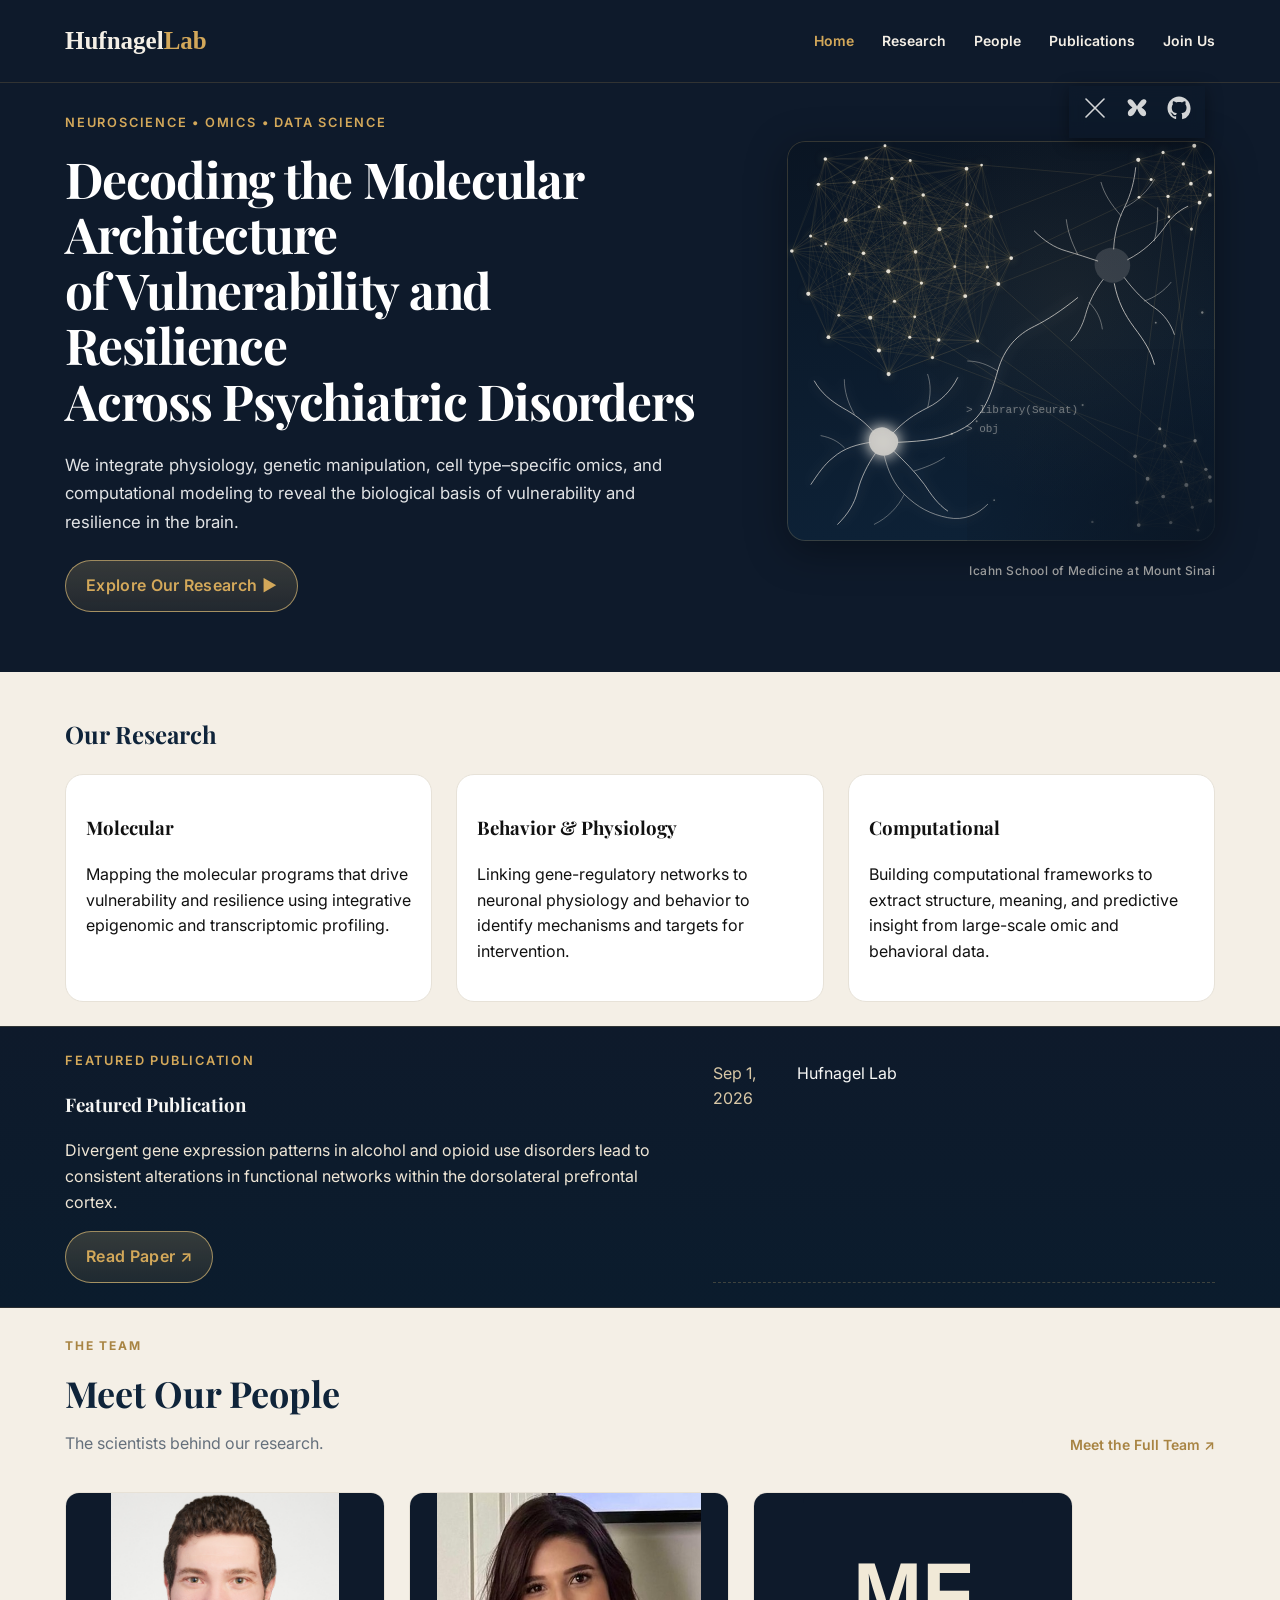
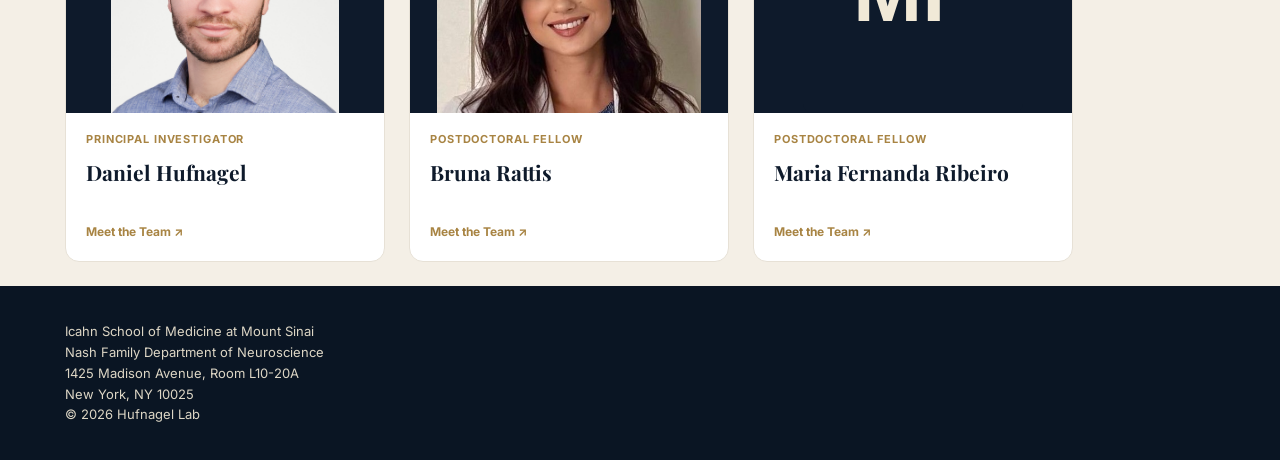
==== commit 1ea8b8b5: "new hero" ====
--- a/index.html
+++ b/index.html
@@ -210,86 +210,218 @@
 
 <svg id="neuron"
      viewBox="0 0 600 600"
+     xmlns="http://www.w3.org/2000/svg"
      fill="none"
      stroke="#F4EFE6"
-     stroke-width="1.2"
+     stroke-width="1.1"
      stroke-linecap="round"
      stroke-linejoin="round">
 
-  <!-- CELL BODY -->
-  <circle cx="300" cy="220" r="42"
+  <!-- ==========================================
+       NEURON 1 — LOWER LEFT
+       PRESYNAPTIC NEURON
+  =========================================== -->
+
+  <g id="neuron-1" class="calcium-neuron" opacity=".85">
+
+    <!-- SOMA -->
+    <path class="soma"
+          d="
+          M135 435
+          C126 426 112 428 105 438
+          C98 450 103 464 114 470
+          C127 476 141 469 145 456
+          C148 447 143 439 135 435 Z
+          "
           fill="#F4EFE6"
-          opacity=".22"/>
-
-  <!-- DENDRITES -->
-  <g opacity=".85">
-
-    <path d="M300 190
-             C280 145 250 110 190 85
-             C160 70 140 55 125 30"/>
-
-    <path d="M300 190
-             C325 145 360 115 415 90
-             C450 75 470 55 490 25"/>
-
-    <path d="M285 220
-             C235 205 190 190 140 160
-             C110 145 90 120 75 95"/>
-
-    <path d="M315 220
-             C365 210 415 195 465 165
-             C490 150 515 125 535 100"/>
-
-    <path d="M285 240
-             C250 265 220 280 175 290"/>
-
-    <path d="M315 240
-             C350 260 390 275 430 285"/>
+          fill-opacity=".18"
+          stroke="none"/>
+
+    <!-- UPPER-LEFT DENDRITE -->
+    <path d="
+      M110 438
+      C95 420 80 410 62 400
+      C45 390 30 378 20 360
+    "/>
+
+    <path d="
+      M80 410
+      C70 392 65 375 65 358
+    " stroke-width=".65"/>
+
+    <!-- UPPER-RIGHT DENDRITE -->
+    <path d="
+      M138 438
+      C155 420 170 410 190 400
+      C210 390 225 375 235 355
+    "/>
+
+    <path d="
+      M190 400
+      C195 380 195 365 190 350
+    " stroke-width=".65"/>
+
+    <!-- LEFT DENDRITE -->
+    <path d="
+      M104 452
+      C85 455 65 460 48 475
+      C35 485 25 500 15 515
+    "/>
+
+    <path d="
+      M65 460
+      C55 450 45 445 30 442
+    " stroke-width=".65"/>
+
+    <!-- LOWER-LEFT DENDRITE -->
+    <path d="
+      M112 468
+      C100 485 90 505 85 525
+      C80 545 70 560 55 575
+    "/>
+
+    <!-- LOWER-RIGHT DENDRITE -->
+    <path d="
+      M138 464
+      C155 480 170 495 185 515
+      C195 530 205 545 220 555
+    "/>
+
+    <path d="
+      M170 495
+      C185 490 200 485 215 475
+    " stroke-width=".65"/>
+
+    <!-- LOCAL AXON COLLATERAL -->
+    <path d="
+      M125 472
+      C130 495 140 515 155 530
+      C175 550 195 560 220 565
+      C245 570 265 560 280 545
+    " stroke-width=".85"/>
+
+    <path d="
+      M155 530
+      C145 550 130 565 110 575
+    " stroke-width=".6"/>
+
+    <!-- ======================================
+         MAIN AXON — TO NEURON 2
+    ======================================= -->
+
+<path d="
+  M145 452
+  C185 450 215 448 245 430
+  C275 412 285 380 295 345
+  C305 310 325 290 350 278
+  C370 268 390 255 415 235
+"
+stroke-width="1.2"/>
+
+    <!-- AXON COLLATERAL -->
+    <path d="
+      M295 345
+      C280 335 265 330 250 330
+    "
+    stroke-width=".65"/>
+
+    
 
   </g>
 
-  <!-- AXON: LONG CURVED PROJECTION -->
-  <g stroke="#F4EFE6"
-     stroke-width="1.5"
-     opacity=".9">
-
-    <!-- Axon hillock and main axon -->
-    <path d="
-      M300 255
-      C295 290 285 325 260 355
-      C225 395 180 420 135 450
-      C95 475 55 510 15 560
+
+  <!-- ==========================================
+       NEURON 2 — UPPER RIGHT
+       POSTSYNAPTIC NEURON
+  =========================================== -->
+
+  <g id="neuron-2" class="calcium-neuron" opacity=".85">
+
+    <!-- SOMA -->
+    <path class="soma"
+          d="
+          M445 170
+          C455 158 472 157 484 166
+          C496 176 497 193 487 204
+          C476 216 458 215 448 204
+          C439 194 438 181 445 170 Z
+          "
+          fill="#F4EFE6"
+          fill-opacity=".18"
+          stroke="none"/>
+
+    <!-- APICAL DENDRITE -->
+    <path d="
+      M469 162
+      C470 140 475 120 485 100
+      C495 80 500 60 502 40
     "/>
 
-    <!-- Axon collateral 1 -->
-    <path d="
-      M245 370
-      C215 360 185 345 150 325
-      C125 310 105 285 90 260
+    <path d="
+      M480 112
+      C465 95 455 80 450 62
+    " stroke-width=".7"/>
+
+    <path d="
+      M485 100
+      C505 90 520 75 530 58
+    " stroke-width=".65"/>
+
+    <!-- RIGHT DENDRITES -->
+    <path d="
+      M490 178
+      C515 165 530 150 545 130
+      C555 115 565 105 580 98
     "/>
 
-    <!-- Axon collateral 2 -->
-    <path d="
-      M185 415
-      C175 450 160 480 135 510
-      C115 535 95 550 70 570
+    <path d="
+      M530 150
+      C535 130 535 115 535 100
+    " stroke-width=".7"/>
+
+    <!-- LEFT DENDRITES -->
+    <path d="
+      M445 180
+      C430 175 415 170 398 165
+      C380 160 365 150 350 135
     "/>
 
-    <!-- Axon collateral 3 -->
-    <path d="
-      M115 465
-      C95 450 75 435 45 430
+    <path d="
+      M415 170
+      C405 150 400 135 398 118
+    " stroke-width=".7"/>
+
+    <!-- BASAL DENDRITES -->
+    <path d="
+      M453 208
+      C440 225 432 242 427 260
+      C422 278 415 290 405 300
     "/>
 
-  </g>
-
-  <!-- AXON TERMINALS -->
-  <g fill="#F4EFE6" stroke="none" opacity=".85">
-
-    <circle cx="15" cy="560" r="3"/>
-    <circle cx="90" cy="260" r="2.5"/>
-    <circle cx="70" cy="570" r="2.5"/>
-    <circle cx="45" cy="430" r="2.5"/>
+    <path d="
+      M432 242
+      C445 255 450 268 452 282
+    " stroke-width=".65"/>
+
+    <path d="
+      M485 205
+      C500 225 515 240 530 250
+      C545 260 555 275 560 290
+    "/>
+
+    <path d="
+      M515 240
+      C530 235 545 225 555 212
+    " stroke-width=".65"/>
+
+    
+
+    <!-- AXON OF NEURON 2 -->
+    <path d="
+      M470 214
+      C475 240 485 260 500 280
+      C515 300 525 315 530 335
+    " stroke-width="1.25"/>
 
   </g>
 
@@ -357,7 +489,6 @@
   <div class="container">
 
     <div class="footer-address">
-      <strong>Hufnagel Lab</strong><br>
       Icahn School of Medicine at Mount Sinai<br>
       Nash Family Department of Neuroscience<br>
       1425 Madison Avenue, Room L10-20A<br>
@@ -375,67 +506,439 @@
 // Footer year
 document.getElementById('y').textContent = new Date().getFullYear();
 
-/* ===== Constellation animation (original) ===== */
-(function(){
-  const c=document.getElementById('constellation'); const x=c.getContext('2d');
-  let w,h,p=[]; const N=60;
-  function R(){
-    w=c.clientWidth; h=c.clientHeight; c.width=w; c.height=h;
-    p=Array.from({length:N},()=>({
-      x:Math.random()*w, y:Math.random()*h,
-      vx:(Math.random()-.5)*.35, vy:(Math.random()-.5)*.35
-    }));
-  }
-  function S(){
-    x.clearRect(0,0,w,h);
-    const m=120;
-    p.forEach(a=>{
-      a.x+=a.vx; a.y+=a.vy;
-      if(a.x<0||a.x>w) a.vx*=-1;
-      if(a.y<0||a.y>h) a.vy*=-1;
-      // Soft golden glow
-x.save();
-
-x.shadowBlur = 12;
-x.shadowColor = 'rgba(241,204,125,0.8)';
-
-// Bright star center
-x.beginPath();
-x.arc(a.x, a.y, 1.6, 0, Math.PI * 2);
-x.fillStyle = 'rgba(244,239,230,0.95)';
-x.fill();
-
-x.restore();
-      // Outer diffuse glow
-x.save();
-
-x.shadowBlur = 20;
-x.shadowColor = 'rgba(241,204,125,0.35)';
-
-x.beginPath();
-x.arc(a.x, a.y, 2.2, 0, Math.PI * 2);
-x.fillStyle = 'rgba(241,204,125,0.15)';
-x.fill();
-
-// Inner glow
-x.shadowBlur = 8;
-x.shadowColor = 'rgba(241,204,125,0.9)';
-
-x.beginPath();
-x.arc(a.x, a.y, 1.6, 0, Math.PI * 2);
-x.fillStyle = 'rgba(244,239,230,0.95)';
-x.fill();
-
-x.restore();
+/* =====================================================
+   ANIMATED GENE REGULATORY NETWORK
+   Three connected, spatially organized hubs
+===================================================== */
+
+(function () {
+
+  const canvas = document.getElementById("constellation");
+  if (!canvas) return;
+
+  const ctx = canvas.getContext("2d");
+
+  let W = 0;
+  let H = 0;
+
+  let nodes = [];
+  let bridges = [];
+
+  // ==========================================
+  // NETWORK CONFIGURATION
+  // ==========================================
+
+  const HUBS = [
+
+    // MAIN GENE NETWORK — UPPER LEFT
+    {
+      id: 0,
+      count: 42,
+      x: 0.27,
+      y: 0.28,
+      radiusX: 0.28,
+      radiusY: 0.31,
+      connectionRadius: 155,
+      opacity: 0.20
+    },
+
+    // SECONDARY NETWORK — UPPER RIGHT
+    {
+      id: 1,
+      count: 13,
+      x: 0.92,
+      y: 0.11,
+      radiusX: 0.12,
+      radiusY: 0.12,
+      connectionRadius: 90,
+      opacity: 0.18
+    },
+
+    // TERTIARY NETWORK — LOWER RIGHT
+    {
+      id: 2,
+      count: 16,
+      x: 0.91,
+      y: 0.86,
+      radiusX: 0.13,
+      radiusY: 0.15,
+      connectionRadius: 100,
+      opacity: 0.16
+    }
+
+  ];
+
+  const BACKGROUND_NODES = 8;
+
+  // Number of visible connections between networks
+  const BRIDGES_PER_PAIR = 4;
+
+  // ==========================================
+  // HELPERS
+  // ==========================================
+
+  function random(min, max) {
+    return min + Math.random() * (max - min);
+  }
+
+  function clamp(value, min, max) {
+    return Math.max(min, Math.min(max, value));
+  }
+
+  // ==========================================
+  // CREATE EVENLY DISTRIBUTED HUB NODES
+  // ==========================================
+
+  function createHubNodes(hub) {
+
+    const result = [];
+
+    const cx = hub.x * W;
+    const cy = hub.y * H;
+
+    const rx = hub.radiusX * W;
+    const ry = hub.radiusY * H;
+
+    // Golden-angle distribution produces a
+    // naturally spaced network immediately.
+
+    const goldenAngle = Math.PI * (3 - Math.sqrt(5));
+
+    for (let i = 0; i < hub.count; i++) {
+
+      const fraction = (i + 0.5) / hub.count;
+
+      const radius = Math.sqrt(fraction);
+
+      const angle =
+        i * goldenAngle +
+        random(-0.18, 0.18);
+
+      const x =
+        cx + Math.cos(angle) * radius * rx;
+
+      const y =
+        cy + Math.sin(angle) * radius * ry;
+
+      result.push({
+
+        x: clamp(x, 5, W - 5),
+        y: clamp(y, 5, H - 5),
+
+        vx: random(-0.12, 0.12),
+        vy: random(-0.12, 0.12),
+
+        hub: hub.id,
+
+        radius: random(1.3, 2.1)
+
+      });
+
+    }
+
+    return result;
+  }
+
+  function createBackgroundNode() {
+
+    return {
+
+      x: random(0, W),
+      y: random(0, H),
+
+      vx: random(-0.08, 0.08),
+      vy: random(-0.08, 0.08),
+
+      hub: -1,
+
+      radius: random(0.8, 1.3)
+
+    };
+  }
+
+  // ==========================================
+  // CREATE INTER-HUB BRIDGES
+  // ==========================================
+
+  function createBridges() {
+
+    bridges = [];
+
+    const pairs = [
+      [0, 1],
+      [0, 2],
+      [1, 2]
+    ];
+
+    pairs.forEach(([hubA, hubB]) => {
+
+      const groupA = nodes.filter(n => n.hub === hubA);
+      const groupB = nodes.filter(n => n.hub === hubB);
+
+      const centerB = HUBS[hubB];
+
+      // Select nodes nearest the other hub.
+      // This makes connections originate near
+      // the network boundaries.
+
+      const nearestA = [...groupA]
+        .sort((a, b) => {
+
+          const da = Math.hypot(
+            a.x - centerB.x * W,
+            a.y - centerB.y * H
+          );
+
+          const db = Math.hypot(
+            b.x - centerB.x * W,
+            b.y - centerB.y * H
+          );
+
+          return da - db;
+
+        })
+        .slice(0, BRIDGES_PER_PAIR);
+
+      const centerA = HUBS[hubA];
+
+      const nearestB = [...groupB]
+        .sort((a, b) => {
+
+          const da = Math.hypot(
+            a.x - centerA.x * W,
+            a.y - centerA.y * H
+          );
+
+          const db = Math.hypot(
+            b.x - centerA.x * W,
+            b.y - centerA.y * H
+          );
+
+          return da - db;
+
+        })
+        .slice(0, BRIDGES_PER_PAIR);
+
+      for (let i = 0; i < BRIDGES_PER_PAIR; i++) {
+
+        if (nearestA[i] && nearestB[i]) {
+
+          bridges.push({
+            a: nearestA[i],
+            b: nearestB[i]
+          });
+
+        }
+      }
+
     });
-    x.strokeStyle='rgba(241,204,125,.24)';
-    for(let i=0;i<N;i++) for(let j=i+1;j<N;j++){
-      const dx=p[i].x-p[j].x, dy=p[i].y-p[j].y, d=Math.hypot(dx,dy);
-      if(d<m){ x.globalAlpha=1-(d/m); x.beginPath(); x.moveTo(p[i].x,p[i].y); x.lineTo(p[j].x,p[j].y); x.stroke(); }
+
+  }
+
+  // ==========================================
+  // RESIZE
+  // ==========================================
+
+  function resize() {
+
+    const rect = canvas.getBoundingClientRect();
+
+    W = rect.width;
+    H = rect.height;
+
+    const dpr = window.devicePixelRatio || 1;
+
+    canvas.width = Math.round(W * dpr);
+    canvas.height = Math.round(H * dpr);
+
+    ctx.setTransform(dpr, 0, 0, dpr, 0, 0);
+
+    nodes = [];
+
+    HUBS.forEach(hub => {
+      nodes.push(...createHubNodes(hub));
+    });
+
+    for (let i = 0; i < BACKGROUND_NODES; i++) {
+      nodes.push(createBackgroundNode());
     }
-    x.globalAlpha=1; requestAnimationFrame(S);
-  }
-  R(); S(); addEventListener('resize',R);
+
+    createBridges();
+  }
+
+  // ==========================================
+  // DRAW CONNECTION
+  // ==========================================
+
+  function drawConnection(a, b, alpha, width = 0.7) {
+
+    ctx.beginPath();
+
+    ctx.moveTo(a.x, a.y);
+    ctx.lineTo(b.x, b.y);
+
+    ctx.strokeStyle =
+      `rgba(241,204,125,${alpha})`;
+
+    ctx.lineWidth = width;
+
+    ctx.stroke();
+  }
+
+  // ==========================================
+  // ANIMATION
+  // ==========================================
+
+  function animate() {
+
+    ctx.clearRect(0, 0, W, H);
+
+    // --------------------------------------
+    // UPDATE NODE POSITIONS
+    // --------------------------------------
+
+    nodes.forEach(node => {
+
+      node.x += node.vx;
+      node.y += node.vy;
+
+      if (node.hub >= 0) {
+
+        const hub = HUBS[node.hub];
+
+        const cx = hub.x * W;
+        const cy = hub.y * H;
+
+        const rx = hub.radiusX * W;
+        const ry = hub.radiusY * H;
+
+        // Elliptical boundary
+        const nx = (node.x - cx) / rx;
+        const ny = (node.y - cy) / ry;
+
+        const distance = nx * nx + ny * ny;
+
+        if (distance > 1) {
+
+          node.vx *= -1;
+          node.vy *= -1;
+
+          // Move slightly inward
+          node.x -= node.vx * 2;
+          node.y -= node.vy * 2;
+        }
+
+      } else {
+
+        if (node.x < 5 || node.x > W - 5) {
+          node.vx *= -1;
+        }
+
+        if (node.y < 5 || node.y > H - 5) {
+          node.vy *= -1;
+        }
+      }
+
+    });
+
+    // --------------------------------------
+    // INTERNAL HUB CONNECTIONS
+    // --------------------------------------
+
+    for (let i = 0; i < nodes.length; i++) {
+
+      for (let j = i + 1; j < nodes.length; j++) {
+
+        const a = nodes[i];
+        const b = nodes[j];
+
+        if (a.hub < 0 || a.hub !== b.hub) {
+          continue;
+        }
+
+        const hub = HUBS[a.hub];
+
+        const distance = Math.hypot(
+          a.x - b.x,
+          a.y - b.y
+        );
+
+        if (distance > hub.connectionRadius) {
+          continue;
+        }
+
+        const strength =
+          1 - distance / hub.connectionRadius;
+
+        drawConnection(
+          a,
+          b,
+          strength * hub.opacity,
+          0.7
+        );
+
+      }
+    }
+
+    // --------------------------------------
+    // INTER-HUB CONNECTIONS
+    // --------------------------------------
+
+    bridges.forEach(bridge => {
+
+      drawConnection(
+        bridge.a,
+        bridge.b,
+        0.13,
+        0.8
+      );
+
+    });
+
+    // --------------------------------------
+    // DRAW NODES
+    // --------------------------------------
+
+    nodes.forEach(node => {
+
+      const clustered = node.hub !== -1;
+
+      ctx.save();
+
+      ctx.shadowBlur = clustered ? 9 : 5;
+
+      ctx.shadowColor =
+        "rgba(241,204,125,0.65)";
+
+      ctx.beginPath();
+
+      ctx.arc(
+        node.x,
+        node.y,
+        node.radius,
+        0,
+        Math.PI * 2
+      );
+
+      ctx.fillStyle = clustered
+        ? "rgba(244,239,230,0.90)"
+        : "rgba(244,239,230,0.45)";
+
+      ctx.fill();
+
+      ctx.restore();
+
+    });
+
+    requestAnimationFrame(animate);
+  }
+
+  resize();
+
+  window.addEventListener("resize", resize);
+
+  requestAnimationFrame(animate);
+
 })();
 
 /* ===== Dynamic data loader (publications, news, people) ===== */
@@ -611,6 +1114,7 @@
 // Close the asynchronous data-loading function
 })();
 </script>
+
 <script>
 (function () {
 
@@ -869,5 +1373,152 @@
 
 })();
 </script>
+
+<script>
+/* =====================================================
+   NEURONAL CALCIUM ACTIVITY
+   Spontaneous and synchronized fluorescence
+   ===================================================== */
+
+(function () {
+
+const neurons = [
+  document.getElementById("neuron-1"),
+  document.getElementById("neuron-2")
+].filter(Boolean);
+
+  console.log("Calcium neurons found:", neurons.length);
+
+  if (!neurons.length) return;
+
+  if (window.matchMedia("(prefers-reduced-motion: reduce)").matches) {
+    return;
+  }
+
+  const DURATION = 2600;
+  const MIN_INTERVAL = 1700;
+  const MAX_INTERVAL = 4000;
+  const SYNCHRONY_PROBABILITY = 0.25;
+
+  const signals = [];
+
+  neurons.forEach(neuron => {
+
+    const soma = neuron.querySelector(".soma");
+
+    if (!soma) return;
+
+    // Create a separate halo behind the soma
+    const glow = soma.cloneNode(true);
+
+    glow.removeAttribute("class");
+    glow.classList.add("calcium-glow");
+
+    glow.setAttribute("fill", "#F4EFE6");
+    glow.setAttribute("fill-opacity", "0");
+    glow.setAttribute("stroke", "none");
+
+    glow.style.filter = "blur(10px)";
+
+    neuron.insertBefore(glow, soma);
+
+    signals.push({
+      neuron,
+      soma,
+      glow,
+      start: -Infinity
+    });
+
+  });
+
+  if (!signals.length) return;
+
+  function intensity(elapsed) {
+
+    if (elapsed < 0 || elapsed >= DURATION) {
+      return 0;
+    }
+
+    // Fast rise, slower decay
+    const rise = 1 - Math.exp(-elapsed / 180);
+    const decay = Math.exp(-elapsed / 1050);
+
+    return Math.min(1, rise * decay * 1.7);
+  }
+
+  function activate(signal, time) {
+    signal.start = time;
+  }
+
+  function animate(time) {
+
+    signals.forEach(signal => {
+
+      const value = intensity(time - signal.start);
+
+      // Soma brightness
+      signal.soma.style.fillOpacity =
+        (0.18 + value * 0.82).toFixed(3);
+
+      // Diffuse soma halo
+      signal.glow.style.fillOpacity =
+        (value * 0.85).toFixed(3);
+
+      // Weak fluorescence along dendrites
+      signal.neuron.style.filter = value > 0.01
+        ? `drop-shadow(0 0 ${2 + value * 9}px rgba(244,239,230,${value * 0.7}))`
+        : "none";
+
+    });
+
+    requestAnimationFrame(animate);
+  }
+
+  requestAnimationFrame(animate);
+
+  function fire() {
+
+    const time = performance.now();
+
+    const first =
+      signals[Math.floor(Math.random() * signals.length)];
+
+    activate(first, time);
+
+    // Occasionally synchronize neurons
+    if (
+      signals.length > 1 &&
+      Math.random() < SYNCHRONY_PROBABILITY
+    ) {
+
+      const others = signals.filter(s => s !== first);
+
+      if (Math.random() < 0.3) {
+
+        // All neurons activate together
+        others.forEach(s => activate(s, time));
+
+      } else {
+
+        // Two neurons activate together
+        const second =
+          others[Math.floor(Math.random() * others.length)];
+
+        activate(second, time);
+      }
+    }
+
+    const nextInterval =
+      MIN_INTERVAL +
+      Math.random() * (MAX_INTERVAL - MIN_INTERVAL);
+
+    setTimeout(fire, nextInterval);
+  }
+
+  setTimeout(fire, 1000);
+
+})();
+</script>
+
 </body>
 </html>
--- a/css/home.css
+++ b/css/home.css
@@ -206,15 +206,13 @@
 
   display: block;
 
-  opacity: 0.85;
+  opacity: 1;
 
   pointer-events: none;
 
   z-index: 3;
 
-  filter:
-    drop-shadow(0 0 5px rgba(244, 239, 230, 0.55))
-    drop-shadow(0 0 12px rgba(244, 239, 230, 0.25));
+  filter:none;
 }
 
 
@@ -614,4 +612,41 @@
     height: 20px;
   }
 
+}
+
+/* =====================================================
+   17. NEURONAL CALCIUM ACTIVITY
+   Controlled by JavaScript
+   ===================================================== */
+
+/* Resting appearance */
+
+#neuron .calcium-neuron {
+  opacity: 0.85;
+}
+
+/* Resting soma */
+
+#neuron .calcium-neuron .soma {
+  fill: #F4EFE6;
+  fill-opacity: 0.18;
+  stroke: none;
+}
+
+/* Calcium fluorescence halo */
+
+#neuron .calcium-glow {
+  fill: #F4EFE6;
+  fill-opacity: 0;
+  stroke: none;
+
+  pointer-events: none;
+}
+
+/* Accessibility */
+
+@media (prefers-reduced-motion: reduce) {
+  #neuron .calcium-neuron {
+    filter: none !important;
+  }
 }
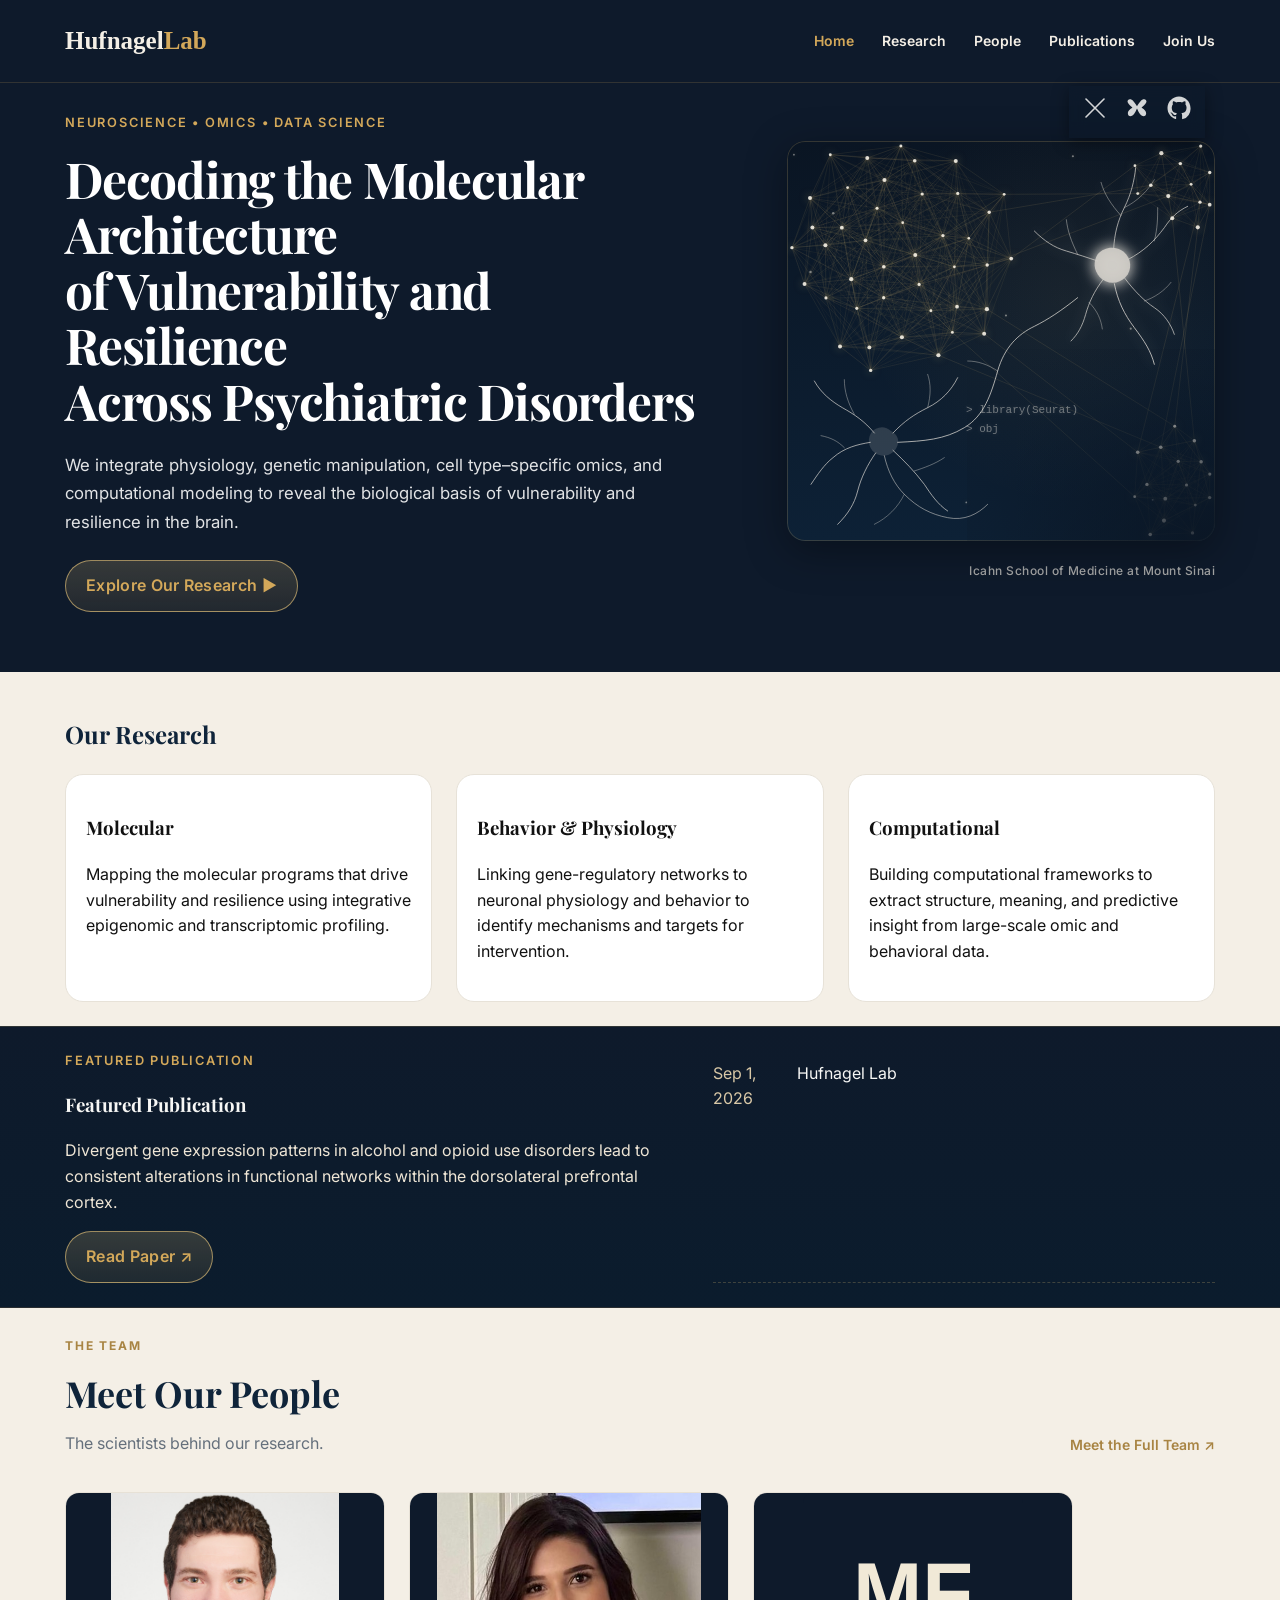
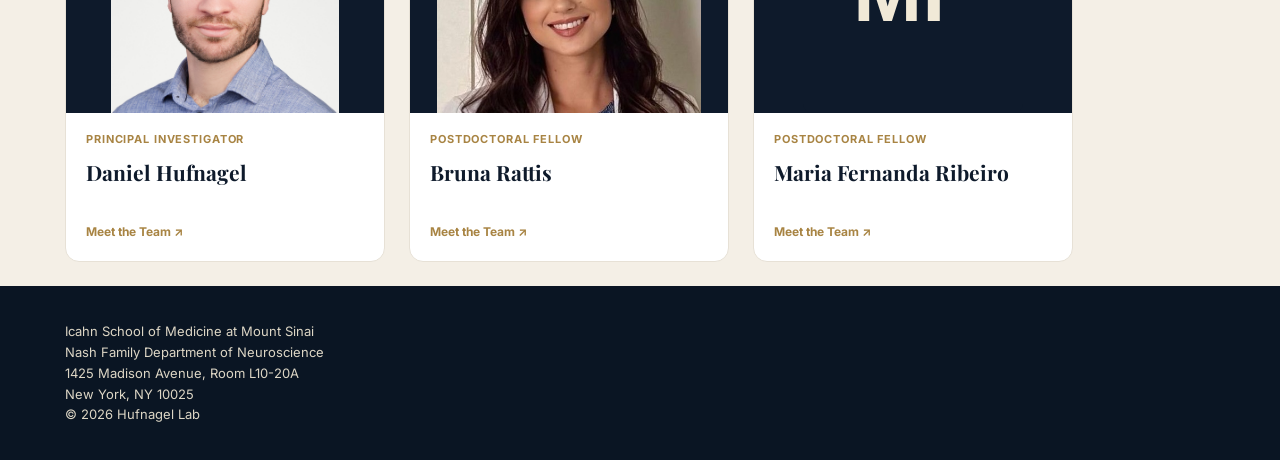
==== commit f167db31: "master update" ====
--- a/index.html
+++ b/index.html
@@ -131,7 +131,7 @@
 </script>
 <meta charset="utf-8"/>
 <meta name="viewport" content="width=device-width,initial-scale=1"/>
-<title>da Hufnagel lab — Decoding Molecular Signatures in Psychiatric Disorders</title>
+<title>Hufnagel lab — Decoding Molecular Signatures in Psychiatric Disorders</title>
 <meta name="theme-color" content="#0e1a2b"/>
 
 <link rel="preconnect" href="https://fonts.googleapis.com">
@@ -1091,10 +1091,9 @@
     name.className = 'home-person-name';
     name.textContent = person.name || '';
 
-    const bio = document.createElement('p');
-    bio.className = 'home-person-bio';
-    bio.textContent =
-      person.short_bio || person.bio || '';
+const bio = document.createElement('p');
+bio.className = 'home-person-bio';
+bio.textContent = person.short_bio || '';
 
     const link = document.createElement('a');
     link.className = 'home-person-link';
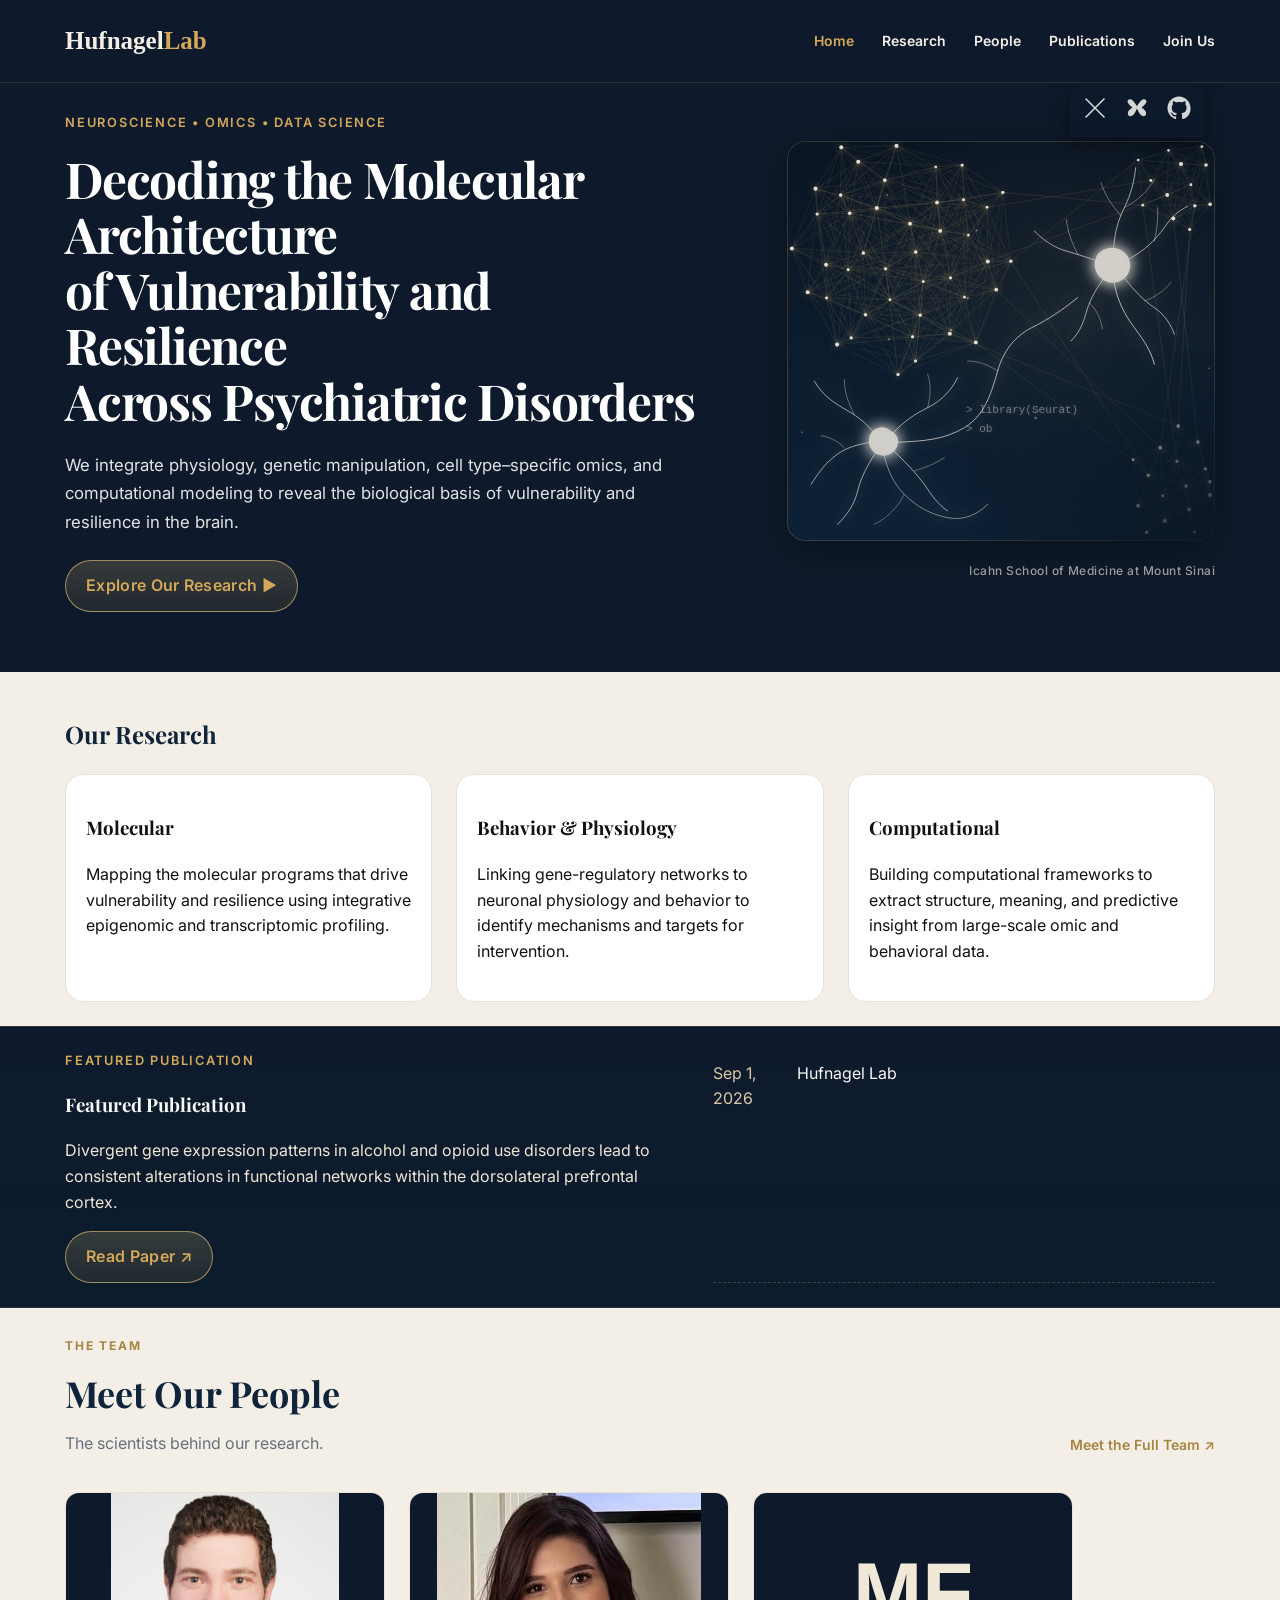
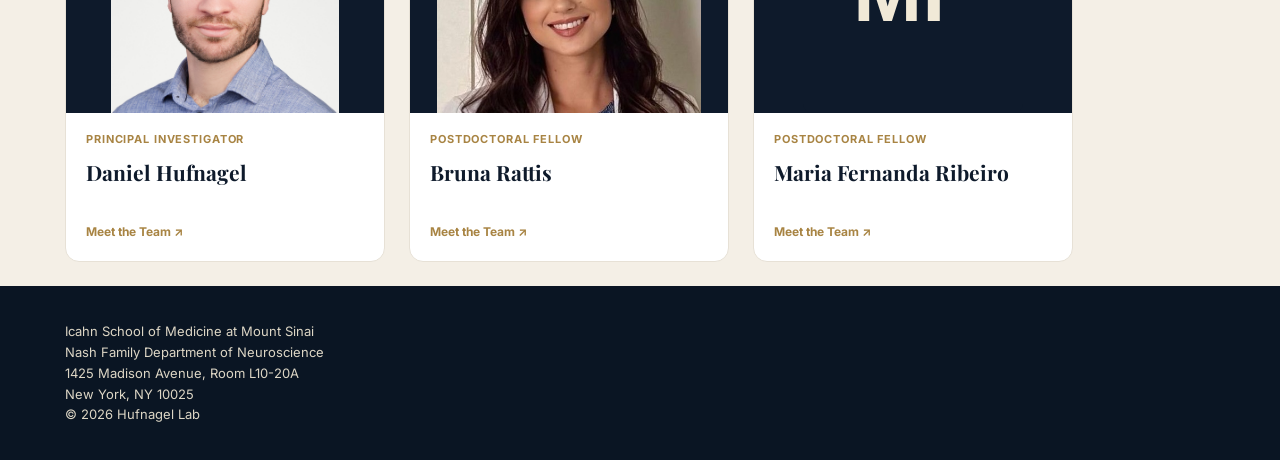
==== commit 4f584a2e: "research page update" ====
--- a/index.html
+++ b/index.html
@@ -155,7 +155,7 @@
 
     <nav aria-label="Main navigation">
       <a href="index.html" class="active">Home</a>
-      <a href="index.html#research">Research</a>
+      <a href="projects.html">Research</a>
       <a href="people.html">People</a>
       <a href="publications.html">Publications</a>
       <a href="joinus.html">Join Us</a>
